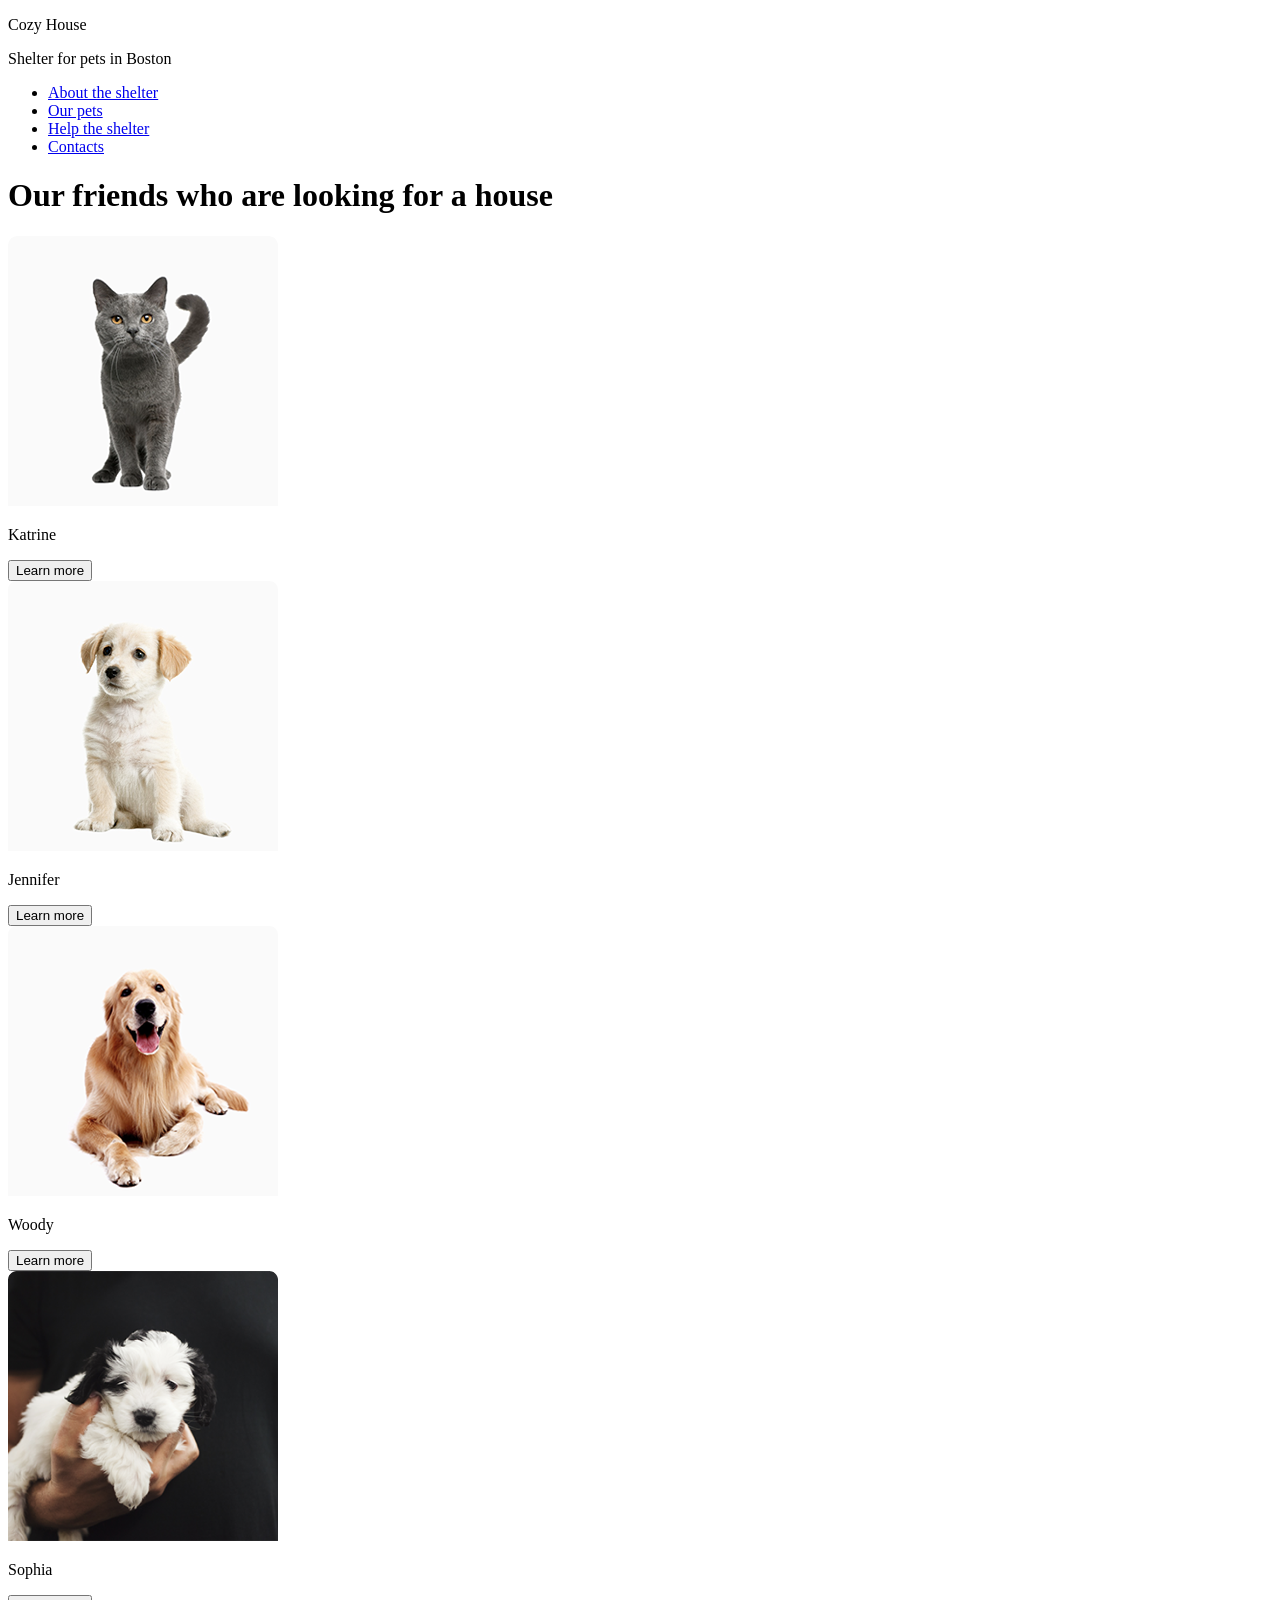
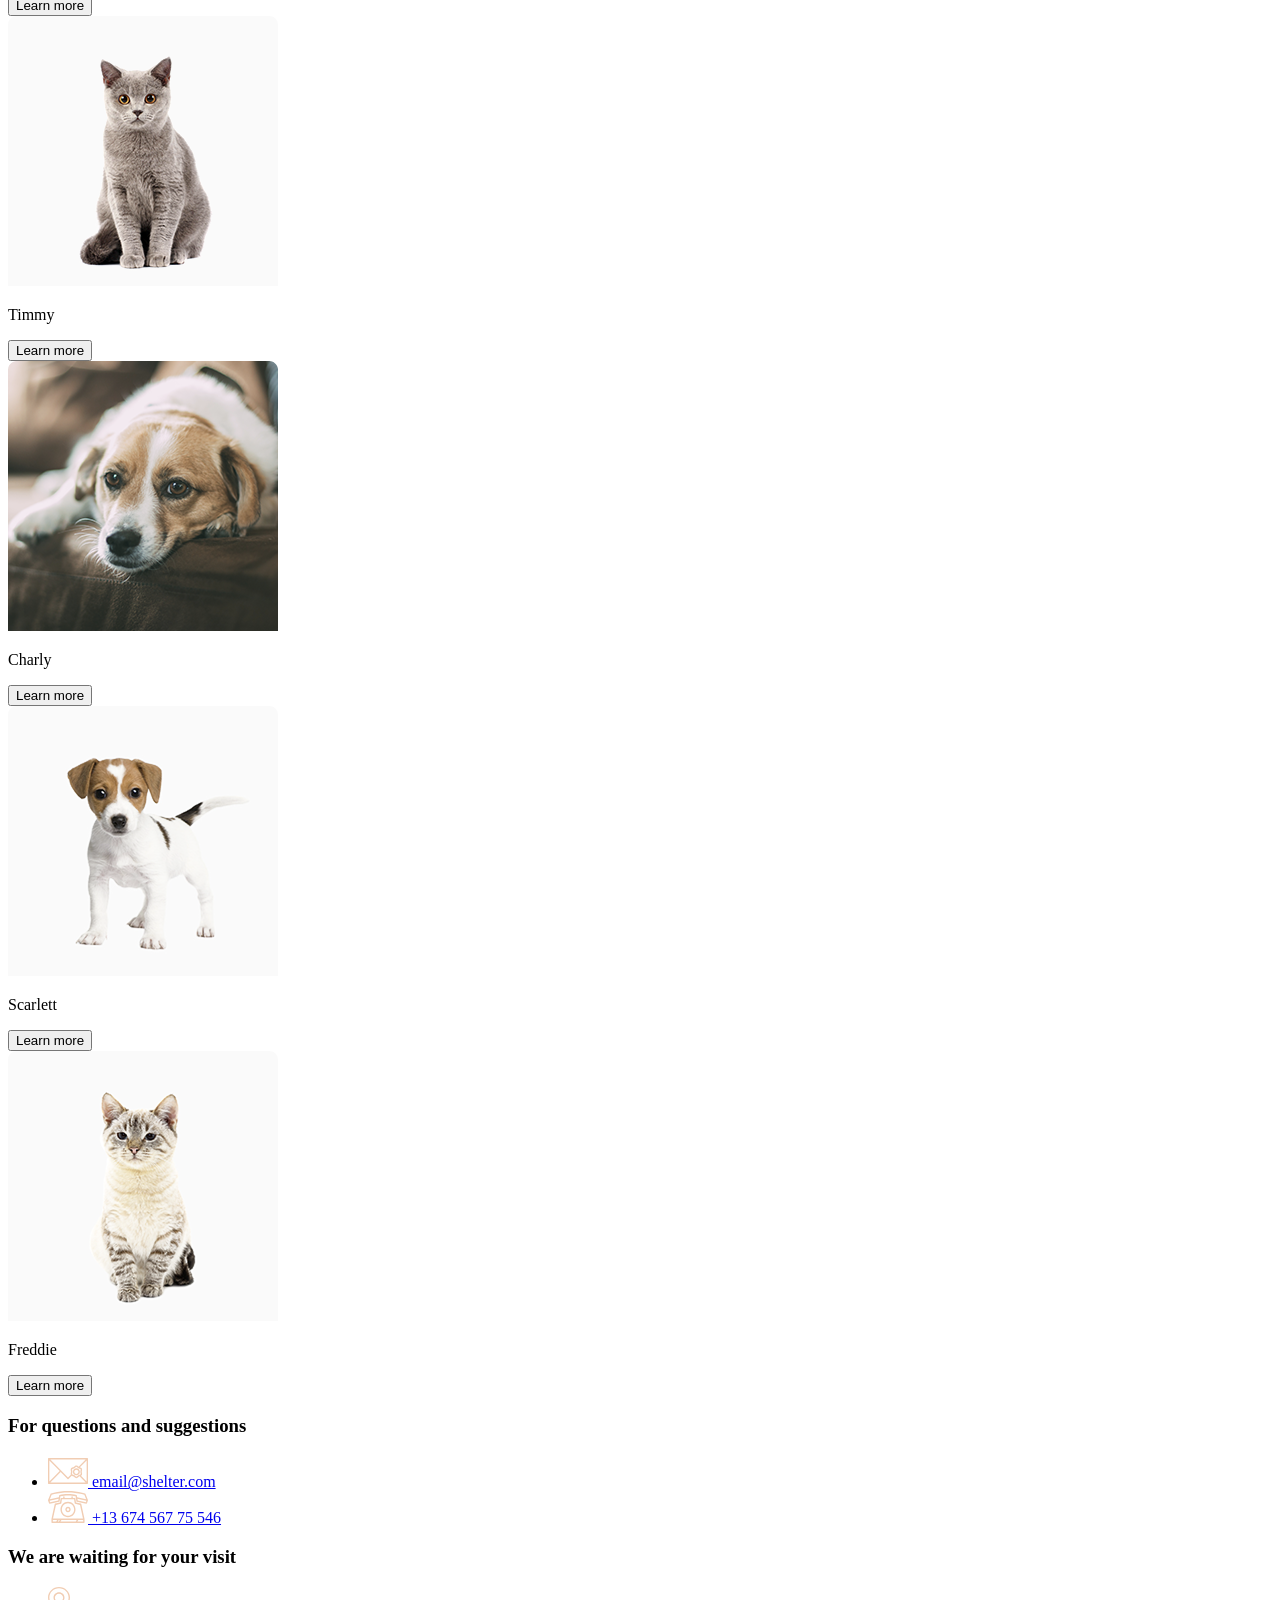
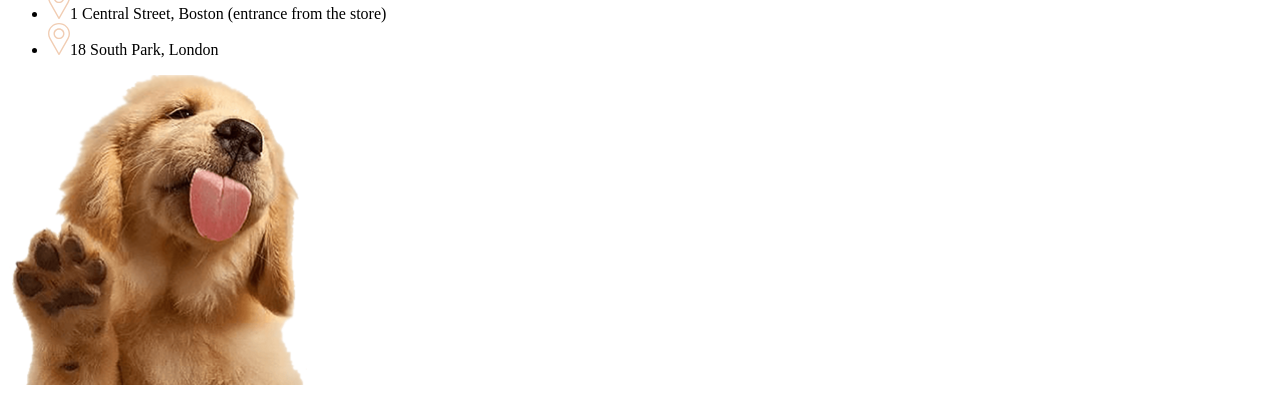
==== shelter/pets.html @ 762c4628 "feat: add pets page content" ====
<!DOCTYPE html>
<html lang="en">
<head>
    <meta charset="UTF-8">
    <meta name="viewport" content="width=device-width, initial-scale=1.0">
    <title>Our Pets</title>
</head>
<body>
    <header class="header">
        <div class="container">
            <nav class="menu">
                <div class="menu__container">
                    <div class="logo__container">
                        <p class="logo__title">Cozy House</p>
                        <p class="logo__subtitle">Shelter for pets in Boston</p>
                    </div>
                    <ul class="menu__list">
                        <li><a href="#about">About the shelter</a></li>
                        <li><a href="pets.html">Our pets</a></li>
                        <li><a href="#help">Help the shelter</a></li>
                        <li><a href="#contacts">Contacts</a></li>
                    </ul>
                </div>
            </nav>
        </div>
    </header>
    <main>
        <div class="container">
            <div class="pets__content">
                <h1 class="pets__content-title">Our friends who are looking for a house</h1>
                <div class="pets__content-cards-container">
                    <!-- Item 1 -->
                    <div class="card">
                        <img src="assets/pets-katrine.png" alt="Katrine" class="card__image">
                        <p class="card__title">Katrine</p>
                        <button class="btn btn__secondary">Learn more</button>
                    </div>
                    <!-- Item 2 -->
                    <div class="card">
                        <img src="assets/pets-jennifer.png" alt="Jennifer" class="card__image">
                        <p class="card__title">Jennifer</p>
                        <button class="btn btn__secondary">Learn more</button>
                    </div>
                    <!-- Item 3 -->
                    <div class="card">
                        <img src="assets/pets-woody.png" alt="Woody" class="card__image">
                        <p class="card__title">Woody</p>
                        <button class="btn btn__secondary">Learn more</button>
                    </div>
                    <!-- Item 4 -->
                    <div class="card">
                        <img src="assets/pets-sophia.png" alt="Sophia" class="card__image">
                        <p class="card__title">Sophia</p>
                        <button class="btn btn__secondary">Learn more</button>
                    </div>
                    <!-- Item 5 -->
                    <div class="card">
                        <img src="assets/pets-timmy.png" alt="Timmy" class="card__image">
                        <p class="card__title">Timmy</p>
                        <button class="btn btn__secondary">Learn more</button>
                    </div>
                    <!-- Item 6 -->
                    <div class="card">
                        <img src="assets/pets-charly.png" alt="Charly" class="card__image">
                        <p class="card__title">Charly</p>
                        <button class="btn btn__secondary">Learn more</button>
                    </div>
                    <!-- Item 7 -->
                    <div class="card">
                        <img src="assets/pets-scarlet.png" alt="Scarlett" class="card__image">
                        <p class="card__title">Scarlett</p>
                        <button class="btn btn__secondary">Learn more</button>
                    </div>
                    <!-- Item 8 -->
                    <div class="card">
                        <img src="assets/pets-freddie.png" alt="Freddie" class="card__image">
                        <p class="card__title">Freddie</p>
                        <button class="btn btn__secondary">Learn more</button>
                    </div>
                </div>
                <div class="pets__pagination">
                    <div class="slider__arrow slider__arrow--prev" id="prevArrow"></div>
                    <div class="slider__arrow slider__arrow--next" id="nextArrow"></div>
                </div>
            </div>
        </div>
    </main>
    <footer class="footer" id="contacts">
        <div class="container">
            <div class="footer__content">
                <div class="footer__contacts">
                    <h3 class="footer__contacts-title">For questions and suggestions</h3>
                    <ul class="contact__list">
                        <li class="contact__item">
                            <a href="mailto:email@shelter.com">
                                <img src="assets/icons/icon-email.svg" alt="Email icon" class="email__icon">
                                email@shelter.com</a>
                        </li>
                        <li class="contact__item">
                            <a href="tel:+136745677554">
                                <img src="assets/icons/icon-phone.svg" alt="Phone icon" class="phone__icon">
                                +13 674 567 75 546</a>
                        </li>
                    </ul>
                </div>
                <div class="footer__location">
                    <h3 class="footer__title-location">We are waiting for your visit</h3>
                    <ul class="location__list">
                        <li class="location__item">
                            <img src="assets/icons/icon-marker.svg" alt="Location icon" class="location__icon">1 Central Street, Boston (entrance from the store)
                        </li>
                        <li class="location__item">
                            <img src="assets/icons/icon-marker.svg" alt="Location icon" class="location__icon">18 South Park, London </a>
                        </li>
                    </ul>
                </div>
                <div class="footer__image-container">
                    <img src="assets/footer-puppy.png" alt="Puppy image" class="footer__image">
                </div>
            </div>
        </div>
    </footer>
</body>
</html>
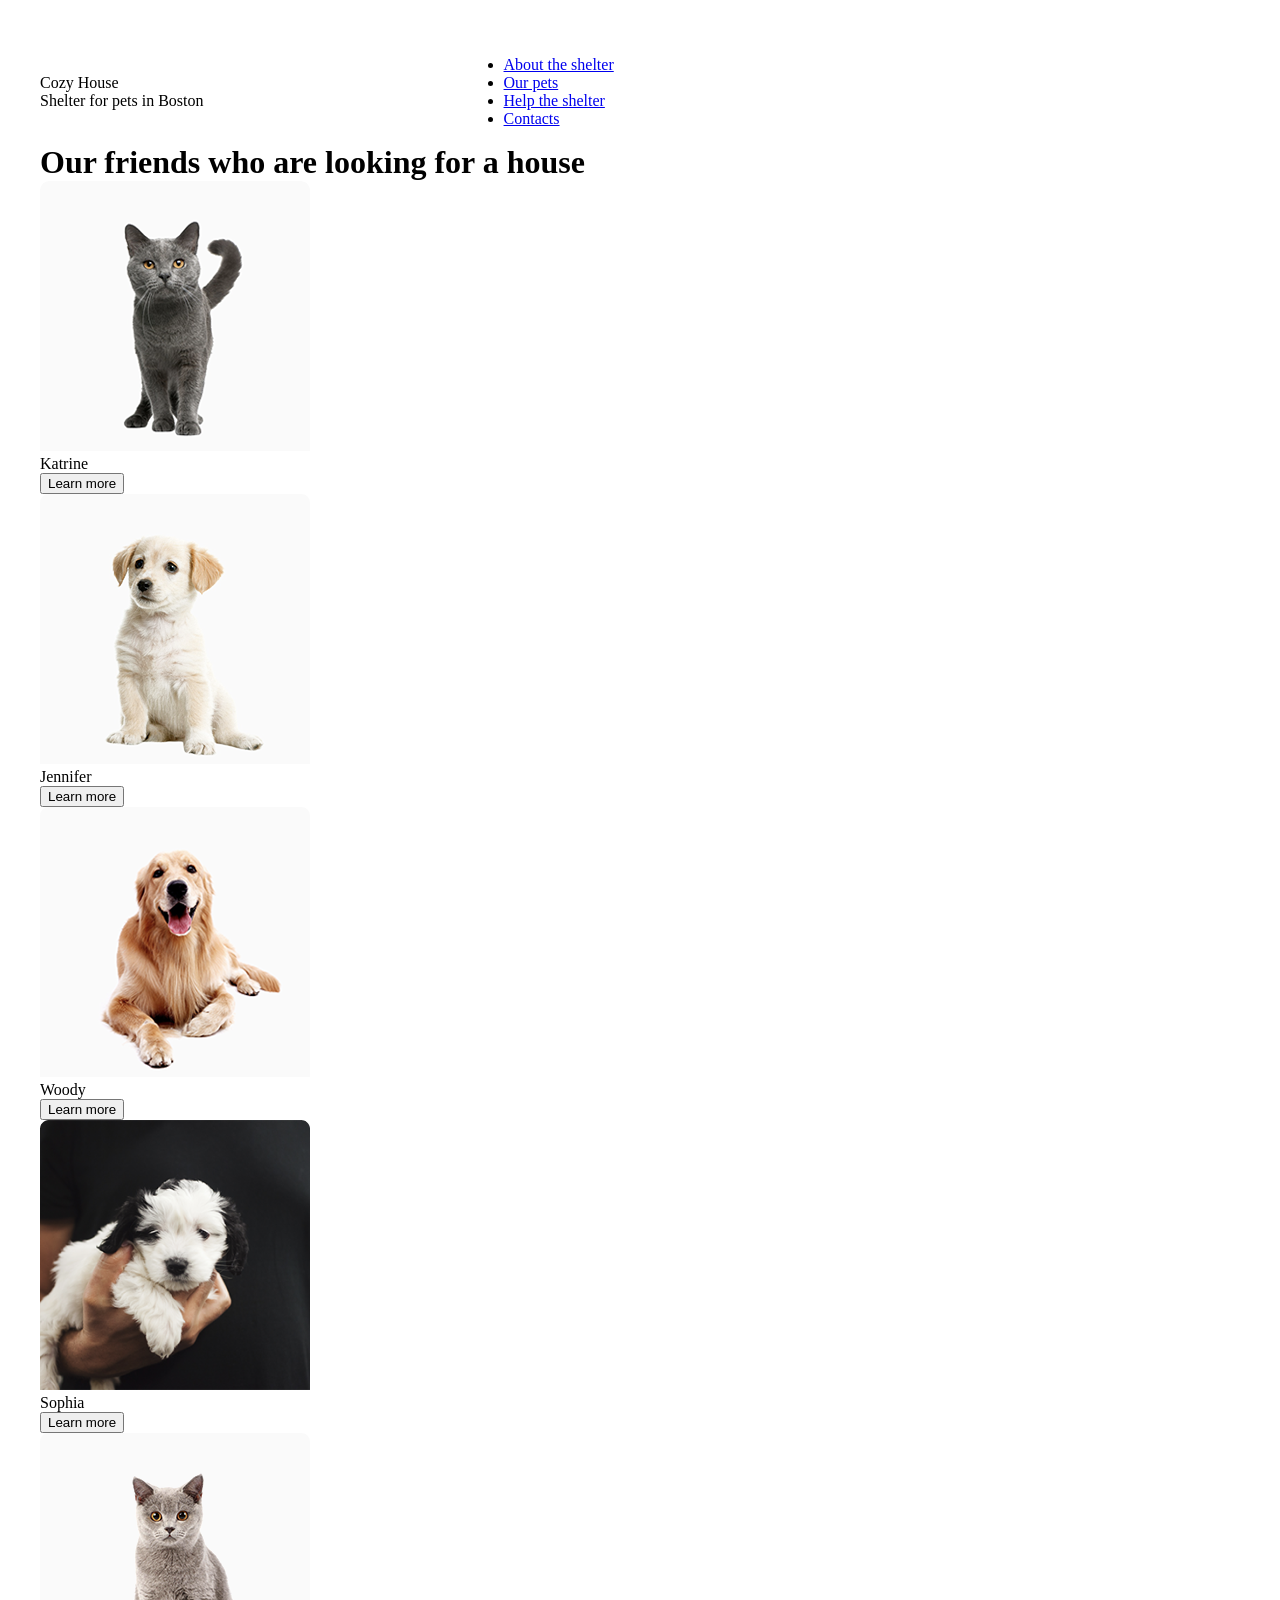
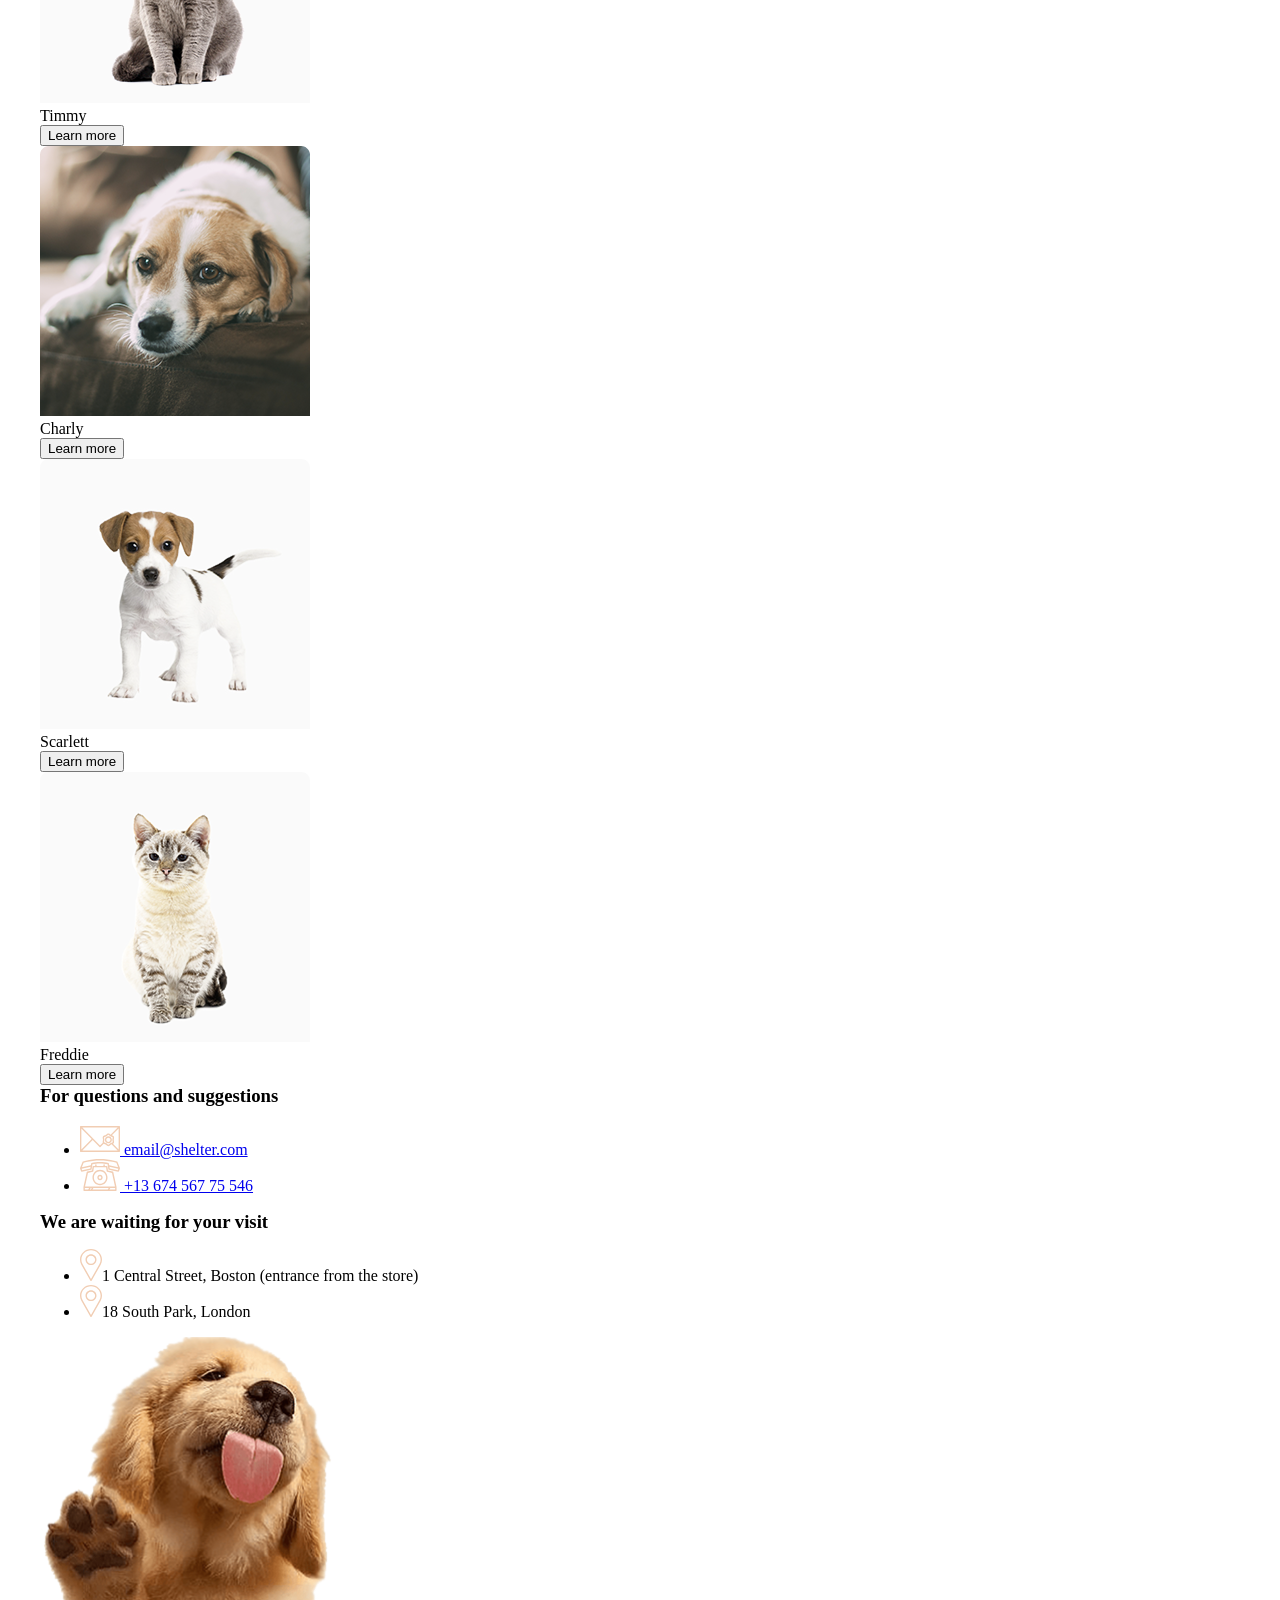
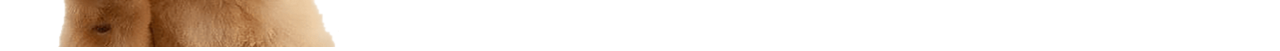
==== commit 1406d1f1: "style: add root" ====
--- a/shelter/pets.html
+++ b/shelter/pets.html
@@ -3,6 +3,7 @@
 <head>
     <meta charset="UTF-8">
     <meta name="viewport" content="width=device-width, initial-scale=1.0">
+    <link rel="stylesheet" href="styles/main.css">
     <title>Our Pets</title>
 </head>
 <body>
--- a/shelter/styles/main.css
+++ b/shelter/styles/main.css
@@ -0,0 +1,51 @@
+:root {
+    --color-dark-3xl: #292929;
+    --color-dark-l: #545454;
+    --color-dark-m: #828282;
+    --color-dark-s: #CDCDCD;
+    --color-dark-xl: #4C4C4C;
+    --color-light-l: #F6F6F6;
+    --color-light-s: #FAFAFA;
+    --color-light-xl: #FFFFFF;
+    --color-primary: #F1CDB3;
+    --footer-gradient-background: url(<path-to-image>) lightgray 0% 0% / 110.00000238418579px 110.00000238418579px repeat, radial-gradient(549.89% 73.65% at 5.73% 50%, #513D2F 0%, #1A1A1C 100%), #211F20;
+    --start-screen-gradient-background: url(<path-to-image>) lightgray 0% 0% / 110.00000238418579px 110.00000238418579px repeat, radial-gradient(237.5% 111.8% at 0% 0%, #5B483A 0%, #262425 100%), #211F20;
+}
+html {
+    box-sizing: border-box;
+}
+*, *::before, *::after {
+    box-sizing: inherit;
+}
+body {
+    margin: 0;
+    padding: 0;
+}
+h1, h2, h3, p {
+    padding: 0;
+    margin: 0;
+}
+.container {
+    max-width: 1280px;
+    width: 100%;
+    padding: 0 40px;
+    margin: 0 auto;
+}
+.header {
+    padding-top: 40px;
+    display: flex;
+    justify-content: space-between;
+    align-items: center;
+}
+.menu {
+    display: flex;
+    justify-content: space-between;
+    align-items: center;
+}
+.menu__container {
+    display: flex;
+    align-items: center;
+}
+.logo__container {
+    margin-right: 260px;
+}
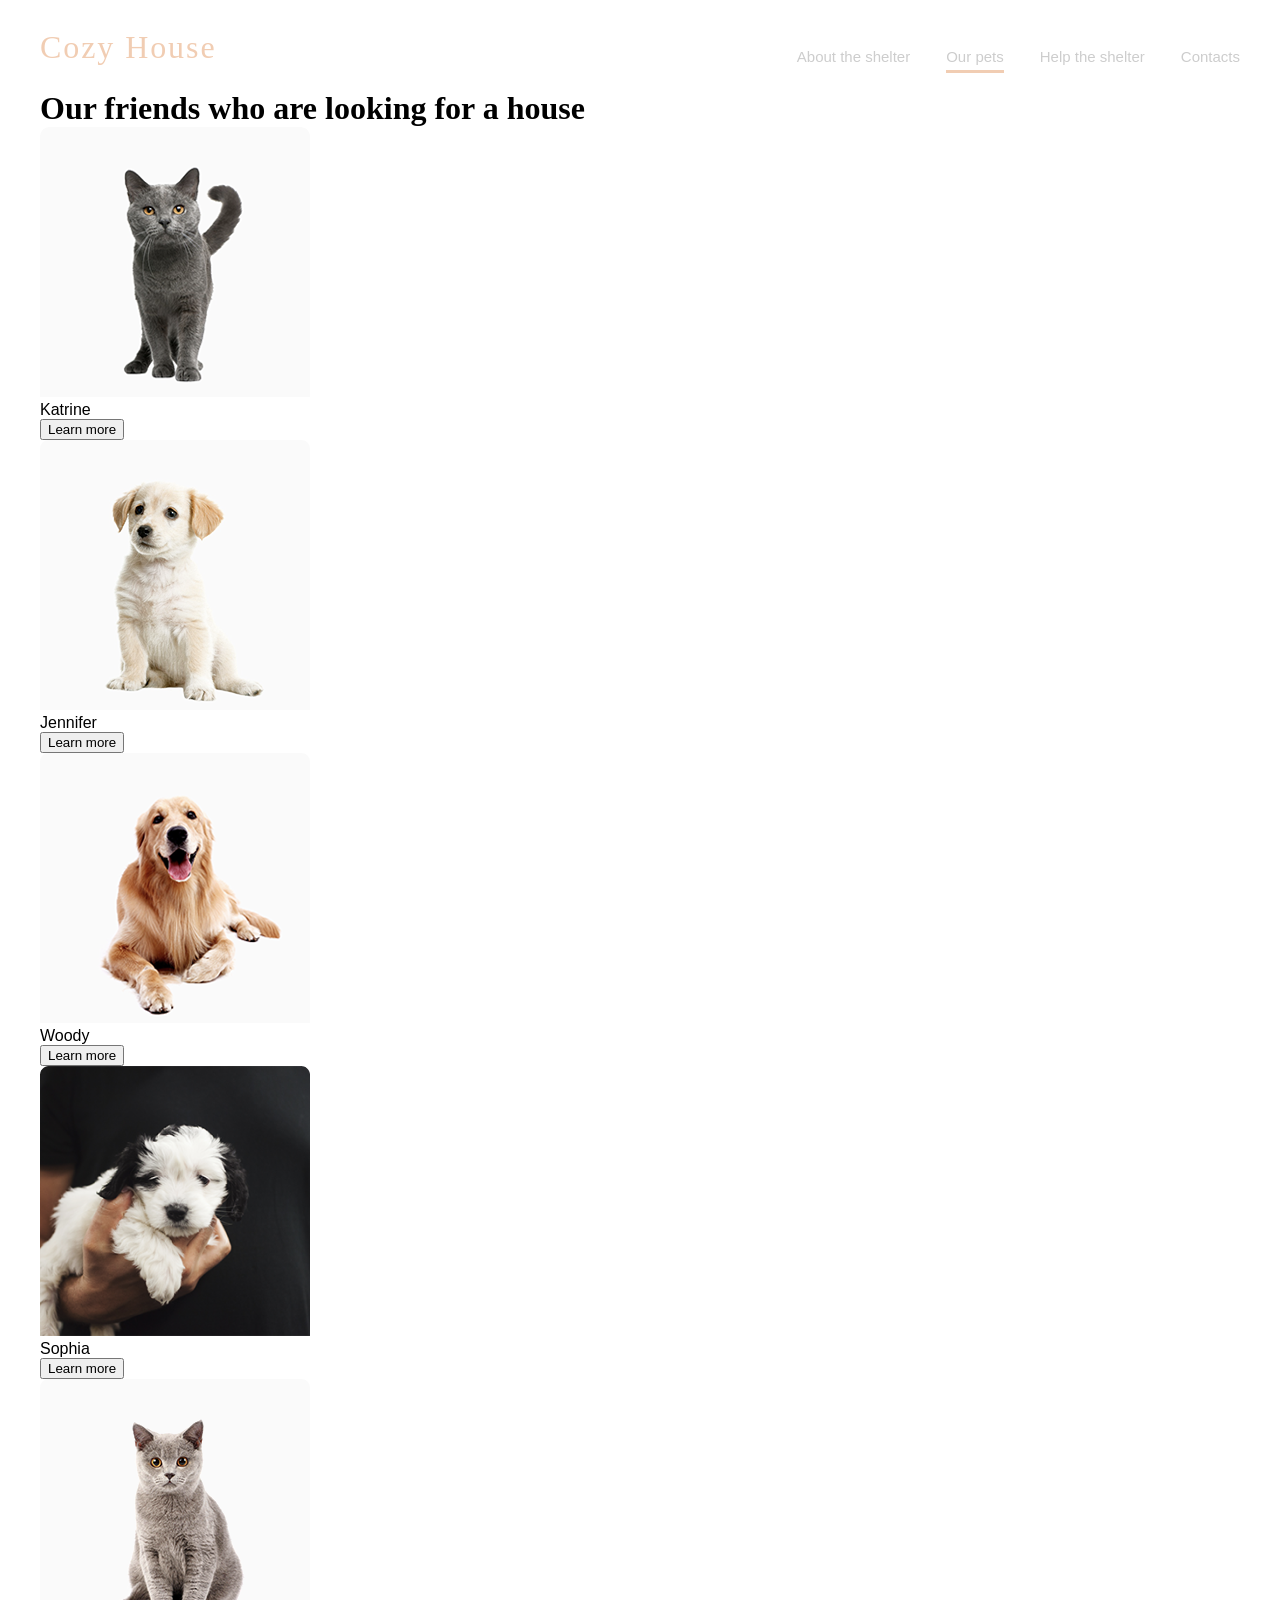
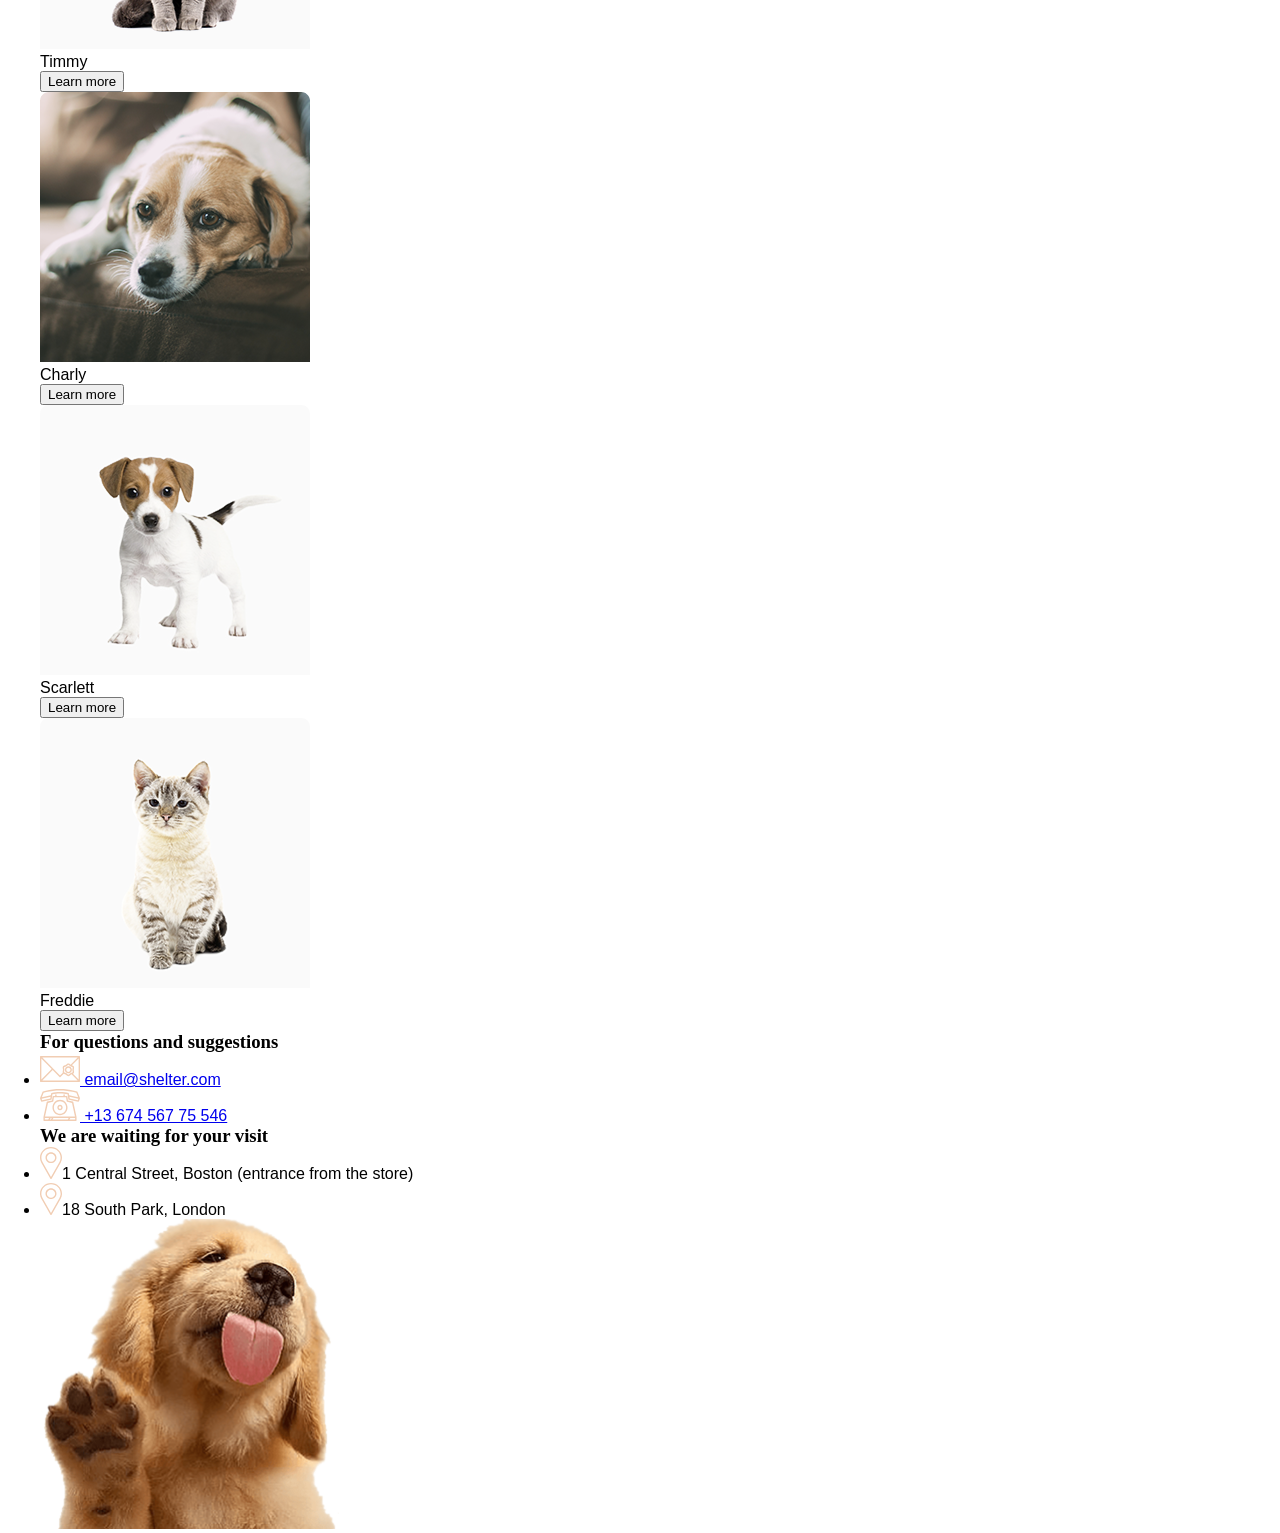
==== commit b59a9a6f: "style: add hero section style" ====
--- a/shelter/pets.html
+++ b/shelter/pets.html
@@ -16,16 +16,16 @@
                         <p class="logo__subtitle">Shelter for pets in Boston</p>
                     </div>
                     <ul class="menu__list">
-                        <li><a href="#about">About the shelter</a></li>
-                        <li><a href="pets.html">Our pets</a></li>
-                        <li><a href="#help">Help the shelter</a></li>
+                        <li><a href="index.html#about">About the shelter</a></li>
+                        <li><a href="pets.html" class="menu__list-active">Our pets</a></li>
+                        <li><a href="index.html#help">Help the shelter</a></li>
                         <li><a href="#contacts">Contacts</a></li>
                     </ul>
                 </div>
             </nav>
         </div>
     </header>
-    <main>
+    <main class="main">
         <div class="container">
             <div class="pets__content">
                 <h1 class="pets__content-title">Our friends who are looking for a house</h1>
@@ -87,6 +87,7 @@
         </div>
     </main>
     <footer class="footer" id="contacts">
+        <h2 class="visually-hidden">Heading 2</h2>
         <div class="container">
             <div class="footer__content">
                 <div class="footer__contacts">
@@ -111,7 +112,7 @@
                             <img src="assets/icons/icon-marker.svg" alt="Location icon" class="location__icon">1 Central Street, Boston (entrance from the store)
                         </li>
                         <li class="location__item">
-                            <img src="assets/icons/icon-marker.svg" alt="Location icon" class="location__icon">18 South Park, London </a>
+                            <img src="assets/icons/icon-marker.svg" alt="Location icon" class="location__icon">18 South Park, London
                         </li>
                     </ul>
                 </div>
--- a/shelter/styles/main.css
+++ b/shelter/styles/main.css
@@ -9,10 +9,11 @@
     --color-light-xl: #FFFFFF;
     --color-primary: #F1CDB3;
     --footer-gradient-background: url(<path-to-image>) lightgray 0% 0% / 110.00000238418579px 110.00000238418579px repeat, radial-gradient(549.89% 73.65% at 5.73% 50%, #513D2F 0%, #1A1A1C 100%), #211F20;
-    --start-screen-gradient-background: url(<path-to-image>) lightgray 0% 0% / 110.00000238418579px 110.00000238418579px repeat, radial-gradient(237.5% 111.8% at 0% 0%, #5B483A 0%, #262425 100%), #211F20;
+    --start-screen-gradient-background: radial-gradient(237.5% 111.8% at 0% 0%, #5B483A 0%, #262425 100%);
 }
 html {
     box-sizing: border-box;
+    scroll-behavior: smooth;
 }
 *, *::before, *::after {
     box-sizing: inherit;
@@ -20,10 +21,21 @@
 body {
     margin: 0;
     padding: 0;
+    font-family: Georgia, Arial, Helvetica, sans-serif;
+    font-weight: 400;
 }
-h1, h2, h3, p {
+.visually-hidden {
+    display: none;
+}
+h1, h2, h3, p, ul {
     padding: 0;
     margin: 0;
+}
+h1, h2, h3 {
+    font-family: Georgia, 'Times New Roman', Times, serif;
+}
+p {
+    font-family: Arial, Helvetica, sans-serif;
 }
 .container {
     max-width: 1280px;
@@ -32,12 +44,7 @@
     margin: 0 auto;
 }
 .header {
-    padding-top: 40px;
-    display: flex;
-    justify-content: space-between;
-    align-items: center;
-}
-.menu {
+    padding-top: 30px;
     display: flex;
     justify-content: space-between;
     align-items: center;
@@ -45,7 +52,120 @@
 .menu__container {
     display: flex;
     align-items: center;
+    justify-content: space-between;
+    max-width: 1200px;
 }
-.logo__container {
-    margin-right: 260px;
+.logo__title {
+    color: var(--color-primary, #F1CDB3);
+    font-family: Georgia;
+    font-size: 32px;
+    font-style: normal;
+    font-weight: 400;
+    line-height: 110%; /* 35.2px */
+    letter-spacing: 1.92px;
+    padding-bottom: 10px;
+}
+.logo__subtitle {
+    color: var(--color-light-xl, #FFF);
+    font-family: Arial;
+    font-size: 13px;
+    font-style: normal;
+    font-weight: 400;
+    line-height: normal;
+    letter-spacing: 1.3px;
+}
+.menu__list {
+    display: flex;
+    justify-content: space-between;
+    list-style: none;
+    gap: 36px;
+}
+.menu__list a {
+    display: inline-block;
+    font-family: Arial, sans-serif;
+    font-size: 15px;
+    font-weight: 400;
+    line-height: 160%;
+    color: var(--color-dark-s);
+    text-decoration: none;
+    border-bottom: 3px solid transparent;
+    transition: color 0.3s;
+}
+.menu__list a:hover {
+    color: #fafafa;
+    cursor: pointer;
+}
+.menu__list-active {
+    border-bottom: 3px solid transparent;
+    pointer-events: none;
+    cursor: default;
+}
+.menu__list-active::after {
+    content: "";
+    display: block;
+    width: 100%;
+    height: 3px;
+    margin-top: 1px;
+    background-color: var(--color-primary);
+}
+/* Hero */
+.hero {
+    width: 100%;
+    height: 908px;
+    margin: 0 auto;
+    overflow: hidden;
+    background: var(--start-screen-gradient-background, #211F20);
+    background-repeat: no-repeat, no-repeat;
+    background-position: center, center;
+    background-size: cover, cover;
+}
+.hero__description {
+    margin-top: 253px;
+    display: flex;
+    flex-direction: column;
+}
+.hero__title {
+    color: var(--color-light-xl, #FFF);
+    font-size: 44px;
+    font-style: normal;
+    font-weight: 400;
+    line-height: 130%; /* 57.2px */
+    max-width: 310px;
+    width: 100%;
+    margin-bottom: 40px;
+}
+.hero__subheading {
+    color: var(--color-dark-s, #CDCDCD);
+    font-size: 15px;
+    font-style: normal;
+    font-weight: 400;
+    line-height: 160%; /* 24px */
+    max-width: 460px;
+    width: 100%;
+    margin-bottom: 44px;
+}
+.hero__content {
+    display: flex;
+    flex-direction: row;
+}
+.btn__primary {
+    display: flex;
+    padding: 15px 45px;
+    flex-direction: column;
+    align-items: center;
+    gap: 10px;
+    border-radius: 100px;
+    background: var(--color-primary, #F1CDB3);
+    color: var(--color-dark-3xl, #292929);
+    border:none;
+    font-family: Georgia;
+    font-size: 17px;
+    font-style: normal;
+    font-weight: 400;
+    line-height: 130%; /* 22.1px */
+    letter-spacing: 1.02px;
+}
+.hero__img-container {
+    margin-top: 90px;
+    padding-left: 40px;
 }
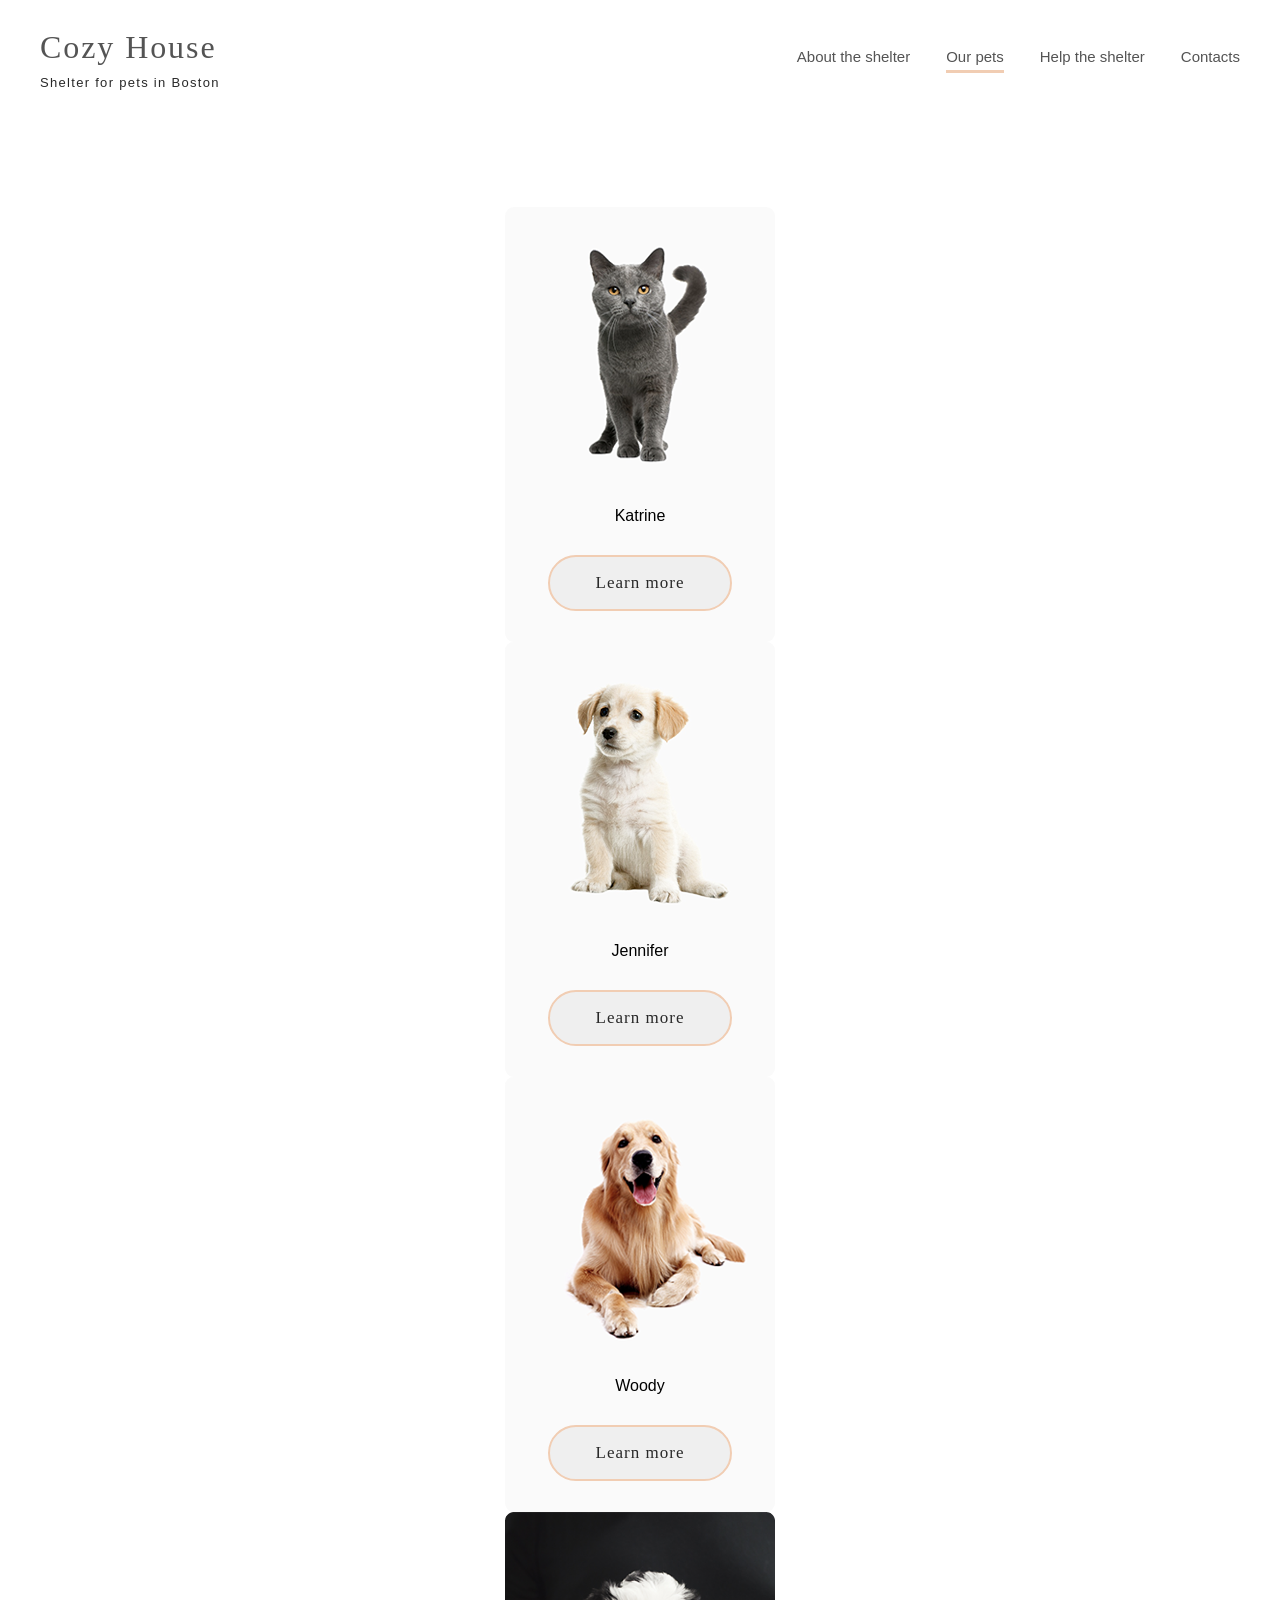
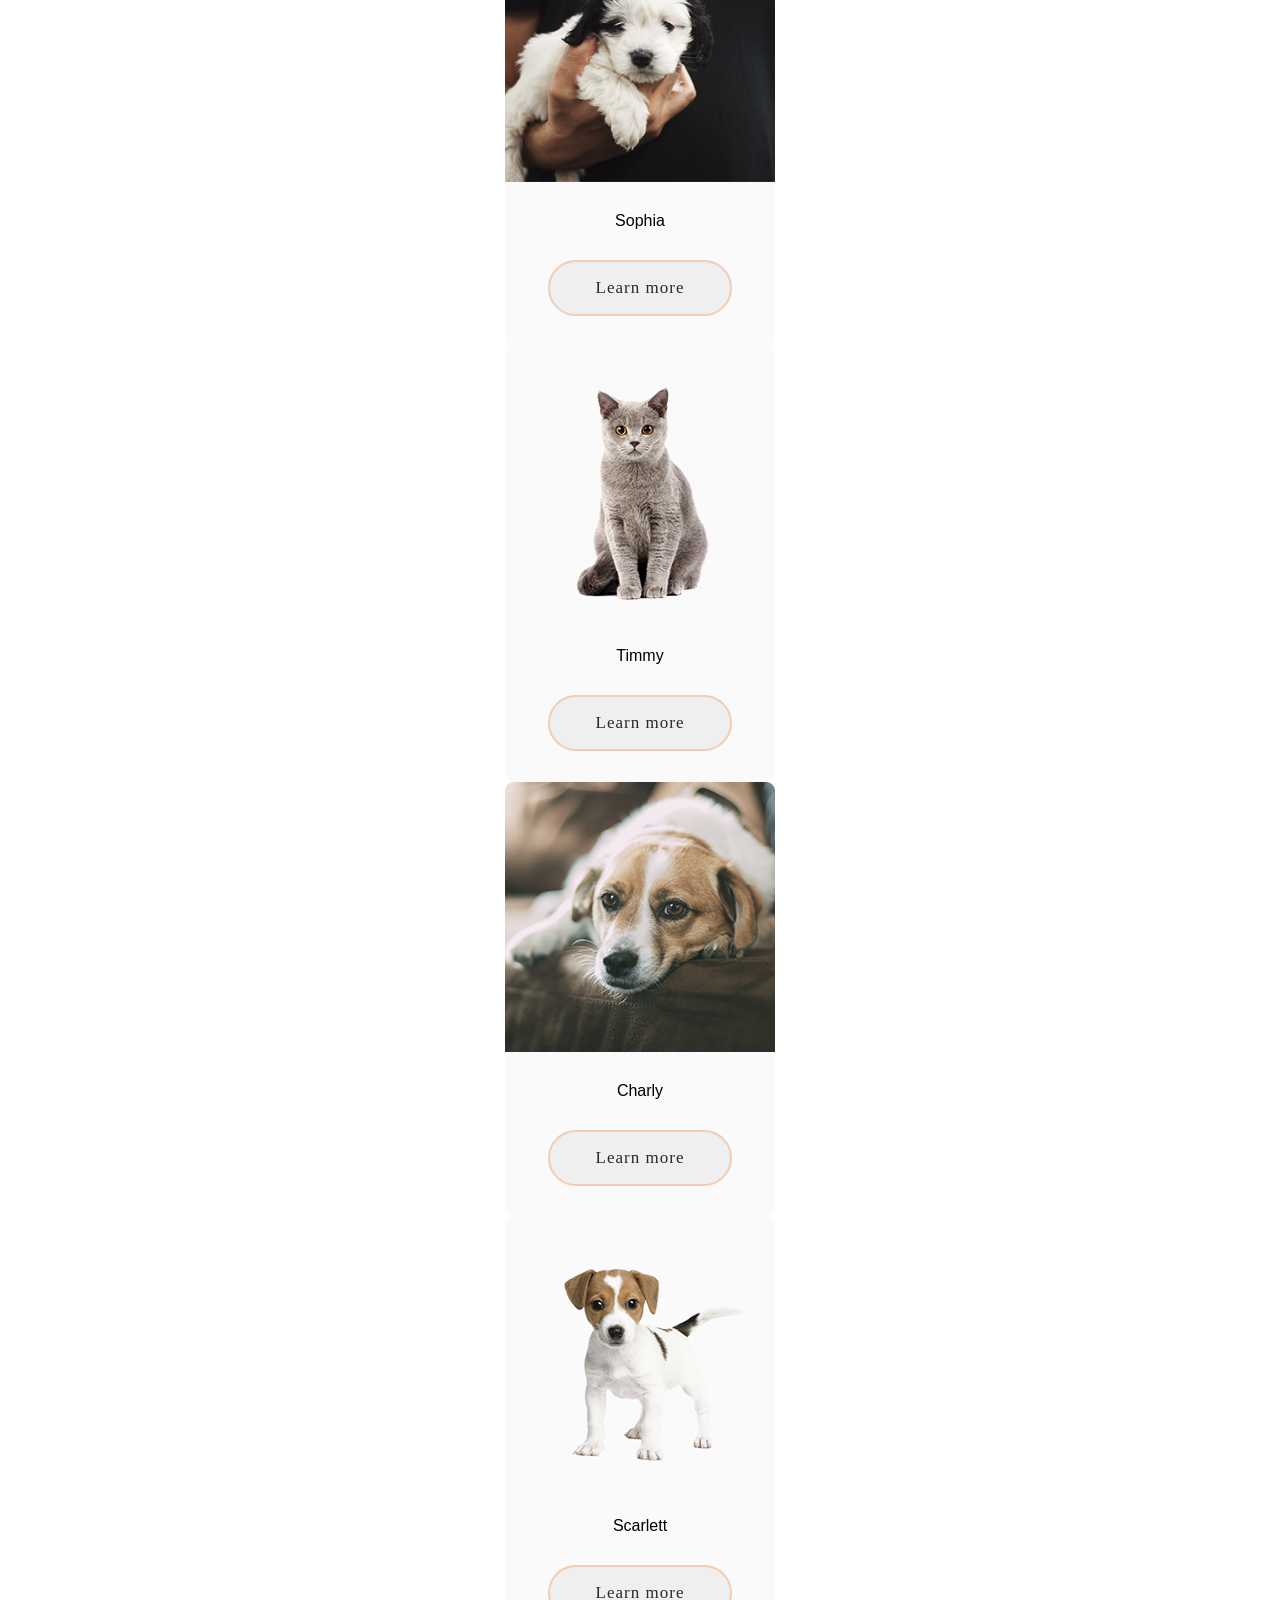
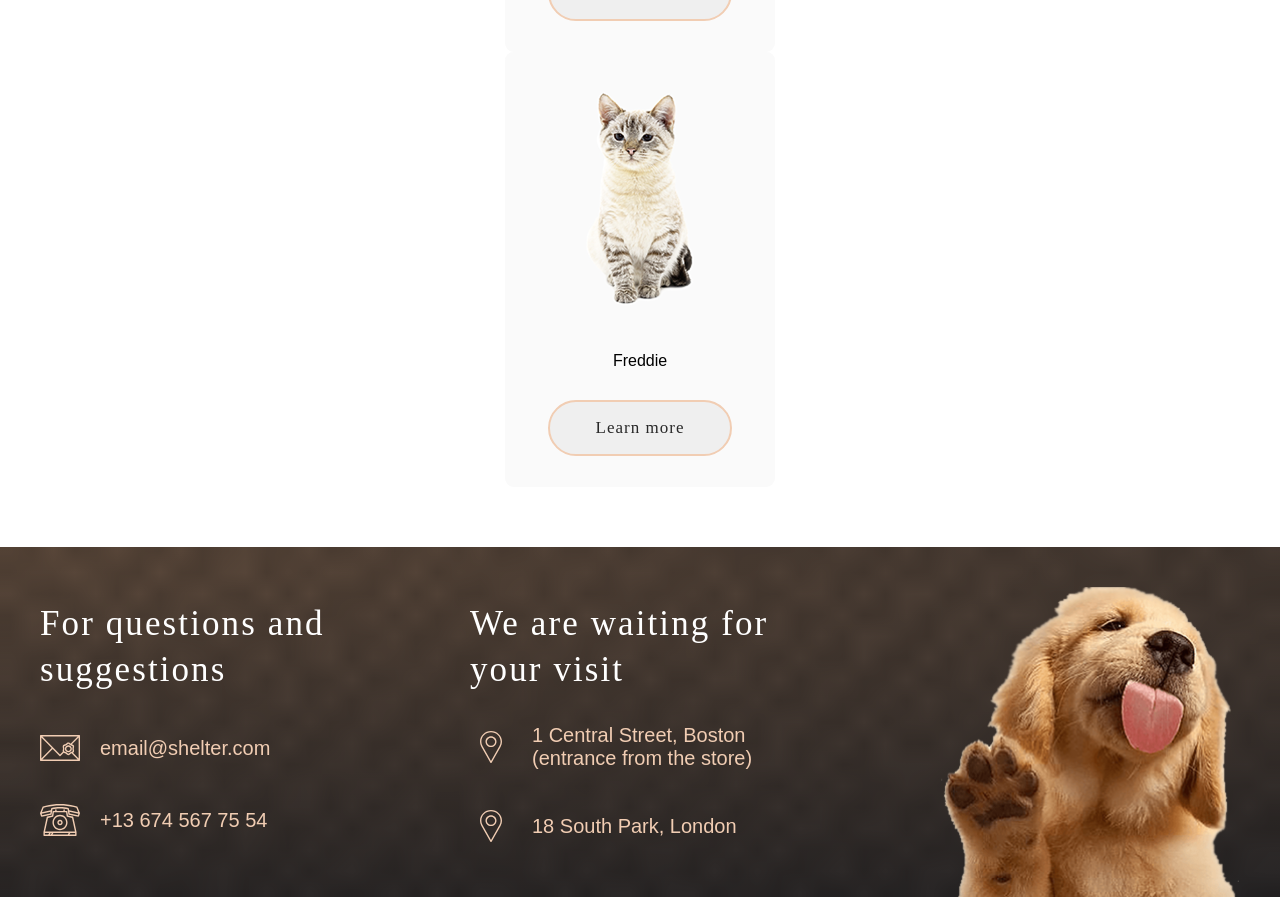
==== commit e2136783: "style: add pets header style" ====
--- a/shelter/pets.html
+++ b/shelter/pets.html
@@ -12,10 +12,10 @@
             <nav class="menu">
                 <div class="menu__container">
                     <div class="logo__container">
-                        <p class="logo__title">Cozy House</p>
-                        <p class="logo__subtitle">Shelter for pets in Boston</p>
+                        <p class="logo__title-pets">Cozy House</p>
+                        <p class="logo__subtitle-pets">Shelter for pets in Boston</p>
                     </div>
-                    <ul class="menu__list">
+                    <ul class="menu__list-pets">
                         <li><a href="index.html#about">About the shelter</a></li>
                         <li><a href="pets.html" class="menu__list-active">Our pets</a></li>
                         <li><a href="index.html#help">Help the shelter</a></li>
@@ -87,32 +87,50 @@
         </div>
     </main>
     <footer class="footer" id="contacts">
-        <h2 class="visually-hidden">Heading 2</h2>
         <div class="container">
             <div class="footer__content">
-                <div class="footer__contacts">
-                    <h3 class="footer__contacts-title">For questions and suggestions</h3>
-                    <ul class="contact__list">
+                <div class="footer_column footer_column-contacts">
+                    <h3 class="footer__title">For questions and suggestions</h3>
+                    <ul class="footer__list">
                         <li class="contact__item">
-                            <a href="mailto:email@shelter.com">
-                                <img src="assets/icons/icon-email.svg" alt="Email icon" class="email__icon">
-                                email@shelter.com</a>
+                            <a href="mailto:email@shelter.com" class="footer_link">
+                                <svg width="40" height="32" viewBox="0 0 40 32" fill="none" xmlns="http://www.w3.org/2000/svg">
+                                    <path d="M39.315 3H0.684964C0.5033 3 0.329077 3.07325 0.200621 3.20362C0.0721657 3.334 0 3.51084 0 3.69522V28.3048C0 28.4892 0.0721657 28.666 0.200621 28.7964C0.329077 28.9268 0.5033 29 0.684964 29H39.315C39.4967 29 39.6709 28.9268 39.7994 28.7964C39.9278 28.666 40 28.4892 40 28.3048V3.69522C40 3.51084 39.9278 3.334 39.7994 3.20362C39.6709 3.07325 39.4967 3 39.315 3ZM32.5774 18.0331C32.6846 18.5259 32.7954 19.0355 32.6513 19.2882C32.4966 19.5596 31.9966 19.7173 31.5131 19.8699C31.1316 19.9902 30.7373 20.1147 30.3857 20.3212C30.0461 20.5206 29.7523 20.8001 29.4683 21.0704C29.0772 21.4426 28.7079 21.794 28.374 21.794C28.04 21.794 27.6706 21.4425 27.2797 21.0704C26.9956 20.8001 26.7018 20.5205 26.3622 20.3212C26.0107 20.1147 25.6163 19.9903 25.2348 19.8699C24.7513 19.7173 24.2513 19.5596 24.0967 19.2882C23.9526 19.0355 24.0633 18.5259 24.1705 18.0331C24.2584 17.6285 24.3493 17.2103 24.3493 16.7821C24.3493 16.354 24.2584 15.9356 24.1705 15.5311C24.0633 15.0383 23.9526 14.5288 24.0967 14.2759C24.2513 14.0046 24.7513 13.8468 25.2348 13.6942C25.6163 13.5739 26.0107 13.4494 26.3622 13.243C26.7018 13.0435 26.9956 12.764 27.2797 12.4937C27.6706 12.1216 28.04 11.7701 28.374 11.7701C28.7079 11.7701 29.0773 12.1216 29.4683 12.4937C29.7523 12.764 30.0461 13.0435 30.3857 13.243C30.7373 13.4493 31.1316 13.5738 31.5131 13.6941C31.9966 13.8467 32.4966 14.0045 32.6512 14.2758C32.7954 14.5286 32.6846 15.0381 32.5774 15.5309C32.4895 15.9354 32.3986 16.3537 32.3986 16.7819C32.3986 17.2102 32.4895 17.6286 32.5774 18.0331ZM30.5975 11.6608C30.5345 11.6024 30.4705 11.5416 30.4053 11.4795C29.8904 10.9896 29.2497 10.3798 28.374 10.3798C27.4982 10.3798 26.8575 10.9896 26.3426 11.4795C26.1045 11.7061 25.8796 11.9201 25.6761 12.0396C25.4574 12.168 25.1518 12.2645 24.8281 12.3666C24.1276 12.5876 23.3336 12.8381 22.9109 13.5797C22.5001 14.3004 22.6768 15.1134 22.8328 15.8307C22.9081 16.1777 22.9794 16.5055 22.9794 16.7821C22.9794 17.0587 22.9081 17.3866 22.8328 17.7336C22.6975 18.3556 22.5473 19.0496 22.7775 19.693L19.9997 22.5464L2.32449 4.39044H37.6748L30.5975 11.6608ZM11.7007 16L1.36993 26.6116V5.38812L11.7007 16ZM12.6635 16.989L19.5124 24.0242C19.5761 24.0896 19.6519 24.1416 19.7356 24.177C19.8192 24.2125 19.9089 24.2308 19.9996 24.2308C20.0902 24.2308 20.18 24.2125 20.2636 24.177C20.3472 24.1416 20.4231 24.0896 20.4868 24.0242L23.6841 20.7398C24.044 20.9494 24.4495 21.0781 24.8281 21.1976C25.1518 21.2997 25.4575 21.3962 25.6761 21.5245C25.8796 21.644 26.1044 21.8581 26.3426 22.0846C26.8575 22.5746 27.4982 23.1844 28.374 23.1844C29.2496 23.1844 29.8904 22.5746 30.4053 22.0846C30.6434 21.858 30.8682 21.644 31.0718 21.5244C31.2043 21.4466 31.3691 21.3806 31.5502 21.3179L37.675 27.6094H2.32431L12.6635 16.989ZM32.9664 20.7946C33.3117 20.6108 33.6223 20.3612 33.8371 19.9846C34.2479 19.2639 34.0711 18.4508 33.9151 17.7336C33.8398 17.3866 33.7686 17.0587 33.7686 16.7821C33.7686 16.5055 33.8398 16.1777 33.9151 15.8307C34.0711 15.1134 34.2479 14.3005 33.837 13.5797C33.4142 12.8381 32.6203 12.5876 31.9197 12.3666L31.8559 12.3463L38.6301 5.38738V26.6122L32.9664 20.7946Z" fill="currentColor"/>
+                                    <path d="M28.374 13.2424C26.451 13.2424 24.8865 14.8302 24.8865 16.782C24.8865 18.7337 26.451 20.3215 28.374 20.3215C30.297 20.3215 31.8614 18.7337 31.8614 16.782C31.8614 14.8302 30.2969 13.2424 28.374 13.2424ZM28.374 18.9311C27.2064 18.9311 26.2564 17.967 26.2564 16.782C26.2564 15.5969 27.2063 14.6328 28.374 14.6328C29.5416 14.6328 30.4915 15.5969 30.4915 16.782C30.4915 17.967 29.5415 18.9311 28.374 18.9311Z" fill="currentColor"/>
+                                </svg>
+                                email@shelter.com
+                            </a>
                         </li>
                         <li class="contact__item">
-                            <a href="tel:+136745677554">
-                                <img src="assets/icons/icon-phone.svg" alt="Phone icon" class="phone__icon">
-                                +13 674 567 75 546</a>
+                            <a href="tel:+136745677554" class="footer_link">
+                                <svg xmlns="http://www.w3.org/2000/svg" width="40" height="32" viewBox="0 0 40 32" fill="none">
+                                    <path d="M39.9461 8.89543L37.5102 2.9049C37.4685 2.80251 37.4043 2.71139 37.3226 2.63868C37.2408 2.56598 37.1437 2.51367 37.0389 2.48585L34.111 1.70799C25.5388 -0.569376 14.4609 -0.569281 5.88906 1.70799L2.96105 2.48585C2.85626 2.51367 2.75918 2.56598 2.67743 2.63868C2.59568 2.71139 2.53147 2.80251 2.48984 2.9049L0.0539764 8.89543C-0.0131281 9.06038 -0.0178273 9.24503 0.0407965 9.41333L1.01509 12.2089C1.07166 12.3713 1.18339 12.5075 1.32986 12.5925C1.47633 12.6775 1.64776 12.7056 1.8128 12.6717L11.0692 10.7747C11.2084 10.7462 11.3359 10.675 11.4348 10.5706C11.5337 10.4661 11.5993 10.3334 11.623 10.19L12.4245 5.32594C16.8365 4.18994 23.1635 4.18994 27.5753 5.32594L28.3769 10.19C28.4006 10.3335 28.4662 10.4663 28.5651 10.5707C28.664 10.6751 28.7915 10.7463 28.9307 10.7748L38.187 12.6718C38.3521 12.7056 38.5234 12.6774 38.6699 12.5924C38.8164 12.5075 38.9281 12.3714 38.9848 12.209L39.9592 9.41343C40.0178 9.2451 40.0131 9.06043 39.9461 8.89543ZM2.13193 11.1412L1.63183 9.70624L10.5973 7.78606L10.321 9.46295L2.13193 11.1412ZM11.6222 4.0568C11.4935 4.09314 11.3777 4.16636 11.2883 4.26784C11.1989 4.36933 11.1396 4.49486 11.1174 4.62969L10.848 6.26453L1.85991 8.1896L3.65015 3.78707L6.2409 3.09877C14.5991 0.878304 25.4007 0.878208 33.7593 3.09877L36.35 3.78707L38.1403 8.1896L29.1522 6.26453L28.8828 4.62969C28.8606 4.49487 28.8013 4.36936 28.7119 4.26788C28.6224 4.1664 28.5066 4.09318 28.378 4.0568C23.6016 2.70615 16.3984 2.70615 11.6222 4.0568ZM37.8681 11.1412L29.6792 9.46295L29.4028 7.78606L38.3682 9.70624L37.8681 11.1412Z" fill="currentColor"/>
+                                    <path d="M33.2901 13.1186C33.261 12.9842 33.1948 12.8612 33.0995 12.7643C33.0041 12.6673 32.8836 12.6005 32.7522 12.5717L27.9776 11.526L27.3764 7.51395C27.351 7.34431 27.2672 7.18959 27.1401 7.07781C27.013 6.96603 26.851 6.90458 26.6835 6.90458H24.814V5.96398C24.814 5.56724 24.5002 5.2456 24.1129 5.2456C23.7257 5.2456 23.4119 5.56724 23.4119 5.96398V6.90458H16.5882V5.96398C16.5882 5.56724 16.2744 5.2456 15.8871 5.2456C15.4999 5.2456 15.1861 5.56724 15.1861 5.96398V6.90458H13.3166C13.1491 6.90458 12.9871 6.96603 12.86 7.07781C12.7329 7.18959 12.6491 7.34431 12.6237 7.51395L12.0224 11.526L7.24791 12.5717C7.11654 12.6005 6.996 12.6673 6.90063 12.7643C6.80527 12.8612 6.73908 12.9842 6.70996 13.1186L3.46796 28.0878C3.45692 28.1389 3.45134 28.1911 3.45132 28.2434V31.2816C3.45132 31.4721 3.52519 31.6549 3.65666 31.7896C3.78814 31.9243 3.96645 32 4.15239 32H35.8477C36.0336 32 36.212 31.9243 36.3434 31.7896C36.4749 31.6549 36.5488 31.4721 36.5488 31.2816V28.2434C36.5488 28.1911 36.5432 28.1389 36.5321 28.0878L33.2901 13.1186ZM7.98131 13.8802L12.7885 12.8273C12.9276 12.7968 13.0544 12.7238 13.152 12.6178C13.2496 12.5118 13.3134 12.3779 13.335 12.2338L13.9183 8.34134H26.0819L26.6651 12.2338C26.6867 12.3779 26.7505 12.5118 26.8481 12.6178C26.9457 12.7238 27.0725 12.7968 27.2115 12.8273L32.0189 13.8802L34.9741 27.5251H5.0261L7.98131 13.8802ZM11.7966 28.9618L10.8935 30.5632H9.82782L10.7309 28.9618H11.7966ZM13.416 28.9618H28.6721L27.769 30.5632H12.513L13.416 28.9618ZM4.85345 28.9618H9.11142L8.20836 30.5632H4.85345V28.9618ZM29.3885 30.5632L30.2916 28.9618H35.1466V30.5632H29.3885Z" fill="currentColor"/>
+                                    <path d="M20 26.1606C24.1492 26.1606 27.5248 22.7016 27.5248 18.45C27.5248 14.1983 24.1492 10.7393 20 10.7393C15.8509 10.7393 12.4753 14.1983 12.4753 18.45C12.4753 22.7016 15.8509 26.1606 20 26.1606ZM20 12.1761C23.3761 12.1761 26.1227 14.9905 26.1227 18.45C26.1227 21.9094 23.3761 24.7238 20 24.7238C16.624 24.7238 13.8774 21.9094 13.8774 18.45C13.8774 14.9905 16.624 12.1761 20 12.1761Z" fill="currentColor"/>
+                                    <path d="M20 21.1847C21.4717 21.1847 22.6691 19.9578 22.6691 18.4497C22.6691 16.9416 21.4717 15.7147 20 15.7147C18.5283 15.7147 17.3309 16.9416 17.3309 18.4497C17.3309 19.9578 18.5283 21.1847 20 21.1847ZM20 17.1514C20.6987 17.1514 21.267 17.7338 21.267 18.4497C21.267 19.1656 20.6987 19.7479 20 19.7479C19.3014 19.7479 18.733 19.1656 18.733 18.4497C18.733 17.7339 19.3014 17.1514 20 17.1514Z" fill="currentColor"/>
+                                </svg>
+                                +13 674 567 75 54</a>
                         </li>
                     </ul>
                 </div>
-                <div class="footer__location">
-                    <h3 class="footer__title-location">We are waiting for your visit</h3>
-                    <ul class="location__list">
+                <div class="footer_column footer_column-locations">
+                    <h3 class="footer__title">We are waiting for your visit</h3>
+                    <ul class="footer__list">
                         <li class="location__item">
-                            <img src="assets/icons/icon-marker.svg" alt="Location icon" class="location__icon">1 Central Street, Boston (entrance from the store)
+                            <a href="https://maps.google.com/?q=1+Central+Street+Boston" target="_blank" class="footer_link">
+                                <svg xmlns="http://www.w3.org/2000/svg" width="42" height="32" viewBox="0 0 22 32">
+                                    <path d="M11 0C4.93471 0 0 4.78519 0 10.6667C0 12.4323 0.455231 14.1829 1.32064 15.7357L10.3985 31.6562C10.5193 31.8685 10.7496 32 11 32C11.2504 32 11.4807 31.8685 11.6015 31.6562L20.6827 15.7304C21.5448 14.1829 22 12.4323 22 10.6666C22 4.78519 17.0653 0 11 0ZM19.4762 15.0905L11 29.9557L2.52714 15.0964C1.77317 13.7435 1.37504 12.2116 1.37504 10.6667C1.37504 5.52019 5.69275 1.33337 11 1.33337C16.3073 1.33337 20.625 5.52025 20.625 10.6667C20.625 12.2116 20.2268 13.7435 19.4762 15.0905Z" fill="currentColor"/>
+                                    <path d="M11 5.33329C7.96737 5.33329 5.50005 7.72585 5.50005 10.6666C5.50005 13.6074 7.96737 16 11 16C14.0327 16 16.5 13.6074 16.5 10.6667C16.5 7.72592 14.0327 5.33329 11 5.33329ZM11 14.6667C8.72534 14.6667 6.87502 12.8724 6.87502 10.6667C6.87502 8.46092 8.72534 6.66667 11 6.66667C13.2747 6.66667 15.125 8.46092 15.125 10.6667C15.125 12.8724 13.2747 14.6667 11 14.6667Z" fill="currentColor"/>
+                                </svg>1 Central Street, Boston (entrance from the store)
+                            </a>
                         </li>
                         <li class="location__item">
-                            <img src="assets/icons/icon-marker.svg" alt="Location icon" class="location__icon">18 South Park, London
+                            <a href="https://maps.google.com/?q=18+South+Park+London" target="_blank" class="footer_link">
+                                <svg xmlns="http://www.w3.org/2000/svg" width="42" height="32" viewBox="0 0 22 32">
+                                    <path d="M11 0C4.93471 0 0 4.78519 0 10.6667C0 12.4323 0.455231 14.1829 1.32064 15.7357L10.3985 31.6562C10.5193 31.8685 10.7496 32 11 32C11.2504 32 11.4807 31.8685 11.6015 31.6562L20.6827 15.7304C21.5448 14.1829 22 12.4323 22 10.6666C22 4.78519 17.0653 0 11 0ZM19.4762 15.0905L11 29.9557L2.52714 15.0964C1.77317 13.7435 1.37504 12.2116 1.37504 10.6667C1.37504 5.52019 5.69275 1.33337 11 1.33337C16.3073 1.33337 20.625 5.52025 20.625 10.6667C20.625 12.2116 20.2268 13.7435 19.4762 15.0905Z" fill="currentColor"/>
+                                    <path d="M11 5.33329C7.96737 5.33329 5.50005 7.72585 5.50005 10.6666C5.50005 13.6074 7.96737 16 11 16C14.0327 16 16.5 13.6074 16.5 10.6667C16.5 7.72592 14.0327 5.33329 11 5.33329ZM11 14.6667C8.72534 14.6667 6.87502 12.8724 6.87502 10.6667C6.87502 8.46092 8.72534 6.66667 11 6.66667C13.2747 6.66667 15.125 8.46092 15.125 10.6667C15.125 12.8724 13.2747 14.6667 11 14.6667Z" fill="currentColor"/>
+                                </svg>18 South Park, London
+                            </a>
                         </li>
                     </ul>
                 </div>
--- a/shelter/styles/main.css
+++ b/shelter/styles/main.css
@@ -17,6 +17,7 @@
 }
 *, *::before, *::after {
     box-sizing: inherit;
+    
 }
 body {
     margin: 0;
@@ -27,20 +28,41 @@
 .visually-hidden {
     display: none;
 }
-h1, h2, h3, p, ul {
+h1, h2, h3, p, ul, li {
     padding: 0;
     margin: 0;
 }
 h1, h2, h3 {
     font-family: Georgia, 'Times New Roman', Times, serif;
 }
+h1 {
+    color: var(--color-light-xl, #FFF);
+    font-size: 44px;
+    font-style: normal;
+    font-weight: 400;
+    line-height: 130%; /* 57.2px */
+}
+h2 {
+    color: var(--color-dark-l, #545454);
+    font-size: 35px;
+    font-style: normal;
+    font-weight: 400;
+    line-height: 130%; /* 45.5px */
+    letter-spacing: 2.1px;
+}
 p {
     font-family: Arial, Helvetica, sans-serif;
 }
+ul {
+    list-style-type: none;
+}
+a:hover {
+    cursor: pointer;
+}
 .container {
-    max-width: 1280px;
-    width: 100%;
-    padding: 0 40px;
+    max-width: 1200px;
+    width: 100%;
+    padding: 0;
     margin: 0 auto;
 }
 .header {
@@ -110,11 +132,11 @@
 }
 /* Hero */
 .hero {
-    width: 100%;
     height: 908px;
     margin: 0 auto;
     overflow: hidden;
-    background: var(--start-screen-gradient-background, #211F20);
+    background: url("../assets/noise_transparent.png"), var(--start-screen-gradient-background, #211F20);
+    background-blend-mode: overlay;
     background-repeat: no-repeat, no-repeat;
     background-position: center, center;
     background-size: cover, cover;
@@ -125,11 +147,6 @@
     flex-direction: column;
 }
 .hero__title {
-    color: var(--color-light-xl, #FFF);
-    font-size: 44px;
-    font-style: normal;
-    font-weight: 400;
-    line-height: 130%; /* 57.2px */
     max-width: 310px;
     width: 100%;
     margin-bottom: 40px;
@@ -155,17 +172,386 @@
     align-items: center;
     gap: 10px;
     border-radius: 100px;
-    background: var(--color-primary, #F1CDB3);
-    color: var(--color-dark-3xl, #292929);
-    border:none;
+    background: var(--color-primary);
+    color: var(--color-dark-3xl);
+    outline: none;
     font-family: Georgia;
     font-size: 17px;
     font-style: normal;
     font-weight: 400;
     line-height: 130%; /* 22.1px */
     letter-spacing: 1.02px;
+    text-decoration: none;
+}
+.btn__primary:hover {
+    outline: 2px solid #F1CDB3;
+    background: var(--color-light-l);
 }
 .hero__img-container {
     margin-top: 90px;
     padding-left: 40px;
+}
+/* About */
+.about {
+    display: flex;
+    padding: 80px 40px 100px 40px;
+    justify-content: center;
+    align-items: center;
+    background: var(--color-light-xl, #FFF);
+}
+.about__content {
+    display: flex;
+    height: 408px;
+    padding: 0 175px;
+    justify-content: center;
+    align-items: center;
+    gap: 120px;
+}
+.about__text-container {
+    display: flex;
+    max-width: 430px;
+    width: 100%;
+    height: 380px;
+    flex-direction: column;
+    justify-content: center;
+    align-items: flex-start;
+    gap: 25px;
+    flex-shrink: 0;
+}
+.about__title {
+    max-width: 370px;
+    width: 100%;
+}
+.about__subheading {
+    color: var(--color-dark-xl, #4C4C4C);
+    font-size: 15px;
+    font-style: normal;
+    font-weight: 400;
+    line-height: 160%; /* 24px */
+    max-width: 430px;
+    width: 100%;
+}
+/* Pets */
+.pets {
+    display: flex;
+    padding: 80px 40px 100px 40px;
+    justify-content: center;
+    align-items: center;
+    background: var(--color-light-l, #F6F6F6);
+}
+.pets__content {
+    display: flex;
+    flex-direction: column;
+    justify-content: center;
+    align-items: center;
+    gap: 60px;
+}
+.pets__slider {
+    display: grid;
+    grid-template-columns: 52px 1fr 52px;
+    align-items: center;
+    gap: 52px;
+    max-width: 1200px;
+    width: 100%;
+}
+.pets__title {
+    max-width: 400px;
+    width: 100%;
+    text-align: center;
+}
+.cards {
+    display: grid;
+    grid-template-columns: repeat(3, 1fr);
+    gap: 90px;
+    justify-content: center;
+    align-items: center;
+    max-width: 1200px;
+    width: 100%;
+}
+.card {
+    display: flex;
+    width: 270px;
+    height: 435px;
+    padding-bottom: 30px;
+    flex-direction: column;
+    align-items: center;
+    gap: 30px;
+    border-radius: 9px;
+    background: var(--color-light-s, #FAFAFA);
+    transition: background-color 0.3s, box-shadow 0.3s;
+    text-decoration: none;
+    flex-shrink: 0;
+}
+.card__name {
+    color: var(--color-dark-l, #545454);
+    text-align: center;
+    font-family: Georgia;
+    font-size: 20px;
+    font-style: normal;
+    font-weight: 400;
+    line-height: normal;
+    letter-spacing: 1.2px;
+}
+.pagination_btn {
+    display: flex;
+    justify-content: center;
+    align-items: center;
+    width: 52px;
+    height: 52px;
+    padding: 0;
+    border: 2px solid var(--color-primary);
+    border-radius: 50%;
+    background-color: transparent;
+    color: var(--color-dark-3xl);
+    cursor: pointer;
+    transition: background-color 0.3s ease-in, border-color 0.3s ease-in, color 0.3s ease-in;
+}
+.pagination_btn:disabled {
+    border-color: var(--color-dark-s);
+    color: var(--color-dark-s);
+    cursor: default;
+}
+.pagination_btn:hover:not(:disabled) {
+    color: var(--color-dark-s);
+    border-color: var(--color-dark-s);
+}
+.btn__secondary {
+    display: flex;
+    padding: 15px 45px;
+    flex-direction: column;
+    align-items: center;
+    gap: 10px;
+    border-radius: 100px;
+    border: 2px solid #F1CDB3;
+    color: var(--color-dark-3xl);
+    font-family: Georgia;
+    font-size: 17px;
+    font-style: normal;
+    font-weight: 400;
+    line-height: 130%; /* 22.1px */
+    letter-spacing: 1.02px;
+}
+.btn__secondary:hover {
+    background: var(--color-primary-light, #FDDCC4);
+}
+/* Help */
+.help {
+    display: flex;
+    padding: 28px 40px 100px 40px;
+    justify-content: center;
+    align-items: center;
+}
+.help__title {
+    text-align: center;
+    margin: 0 auto;
+    max-width: 320px;
+    width: 100%;
+    margin-top:  50px;
+}
+.help__list {
+    display: flex;
+    flex-wrap: wrap;
+    justify-content: center;
+    column-gap: 114px;
+    row-gap: 59px;
+    max-width: 1040px;
+    width: 100%;
+    margin: 60px auto 0;
+}
+.help__icons-item {
+    display: flex;
+    flex-direction: column;
+    align-items: center;
+    row-gap: 30px;
+}
+.help_icon {
+    width: 60px;
+    height: 60px;
+}
+.icon__text {
+    color: var(--color-dark-l, #545454);
+    text-align: center;
+    font-family: Georgia;
+    font-size: 20px;
+    font-style: normal;
+    font-weight: 400;
+    line-height: 115%; /* 23px */
+    letter-spacing: 1.2px;
+}
+/* Donation */
+.donation {
+    display: flex;
+    padding: 80px 182px 100px 183px;
+    justify-content: center;
+    align-items: center;
+    background: var(--color-light-xl, #FFF)
+}
+.donation__content {
+    display: flex;
+    width: 100%;
+    height: 282px;
+    justify-content: center;
+    align-items: center;
+    gap: 30px;
+}
+.donation__description {
+    display: flex;
+    max-width: 380px;
+    width: 100%;
+    height: 282px;
+    flex-direction: column;
+    justify-content: center;
+    align-items: flex-start;
+    gap: 20px;
+}
+.donation__title {
+    max-width: 300px;
+    width: 100%;
+}
+.donation__subheading {
+    font-size: 15px;
+    font-style: normal;
+    font-weight: 400;
+    line-height: 110%; /* 16.5px */
+    letter-spacing: 0.9px;
+    color: var(--color-dark-l, #545454);
+}
+.credit-card {
+    display: flex;
+    padding: 10px 15px;
+    flex-direction: row;
+    align-items: center;
+    gap: 10px;
+    border-radius: 9px;
+    background: var(--color-primary, #F1CDB3);
+}
+.credit-card__num {
+    color: var(--color-dark-l, #545454);
+    font-family: Georgia;
+    font-size: 20px;
+    font-style: normal;
+    font-weight: 400;
+    line-height: 115%; /* 23px */
+    letter-spacing: 1.2px;
+}
+.legal-information {
+    max-width: 380px;
+    width: 100%;
+    color: var(--color-dark-m, #B2B2B2);
+    font-family: Arial;
+    font-size: 12px;
+    font-style: italic;
+    font-weight: 400;
+    line-height: 18px; /* 150% */
+}
+/* Footer */
+.footer {
+    height: 350px;
+    margin: 0 auto;
+    overflow: hidden;
+    background: url("../assets/noise_transparent.png"), var(--start-screen-gradient-background, #211F20);
+    background-blend-mode: overlay;
+    background-repeat: no-repeat, no-repeat;
+    background-position: center, center;
+    background-size: cover, cover;
+    padding-top: 40px;
+}
+.footer__content {
+    display: flex;
+    justify-content: space-between;
+    max-width: 1280px;
+    margin: 0 auto;
+}
+.footer_column {
+    display: flex;
+    flex-direction: column;
+    gap: 40px;
+    padding-top: 14px;
+}
+.footer__list {
+    display: flex;
+    flex-direction: column;
+    gap: 40px;
+}
+.footer_column-contacts {
+    max-width: 300px;
+    width: 100%;
+}
+.footer_column-locations {
+    display: flex;
+    flex-direction: column;
+    max-width: 340px;
+    width: 100%;
+    gap: 32px;
+}
+.footer__title {
+    color: var(--color-light-xl, #FFF);
+    font-size: 35px;
+    font-style: normal;
+    font-weight: 400;
+    line-height: 130%; /* 45.5px */
+    letter-spacing: 2.1px;
+}
+.footer_column.footer_column-locations .footer__title {
+    max-width: 302px;
+}
+.footer_link {
+    display: flex;
+    align-items: center;
+    gap: 20px;
+    font-size: 20px;
+    font-weight: 400;
+    color: var(--color-primary);
+    text-decoration: none;
+    transition: color 0.3s ease-in;
+}
+.footer_link:hover {
+    color: var(--color-light-s);
+}
+
+.footer_link svg {
+    flex-shrink: 0;
+    display: block; 
+}
+.logo__title-pets {
+    color: var(--color-dark-l, #545454);
+    font-family: Georgia;
+    font-size: 32px;
+    font-style: normal;
+    font-weight: 400;
+    line-height: 110%; /* 35.2px */
+    letter-spacing: 1.92px;
+    padding-bottom: 10px;
+}
+.logo__subtitle-pets {
+    color: var(--color-dark-3xl, #292929);
+    font-family: Arial;
+    font-size: 13px;
+    font-style: normal;
+    font-weight: 400;
+    line-height: normal;
+    letter-spacing: 1.3px;
+}
+.menu__list-pets {
+    display: flex;
+    justify-content: space-between;
+    list-style: none;
+    gap: 36px;
+    color: var(--color-dark-l, #545454);
+}
+.menu__list-pets a {
+    display: inline-block;
+    font-family: Arial, sans-serif;
+    font-size: 15px;
+    font-weight: 400;
+    line-height: 160%;
+    color: var(--color-dark-l, #545454);
+    text-decoration: none;
+    border-bottom: 3px solid transparent;
+    transition: color 0.3s;
+    font-family: Arial;
+}
+.menu__list-pets a:hover {
+    color: var(--color-dark-3xl);
+    cursor: pointer;
 }
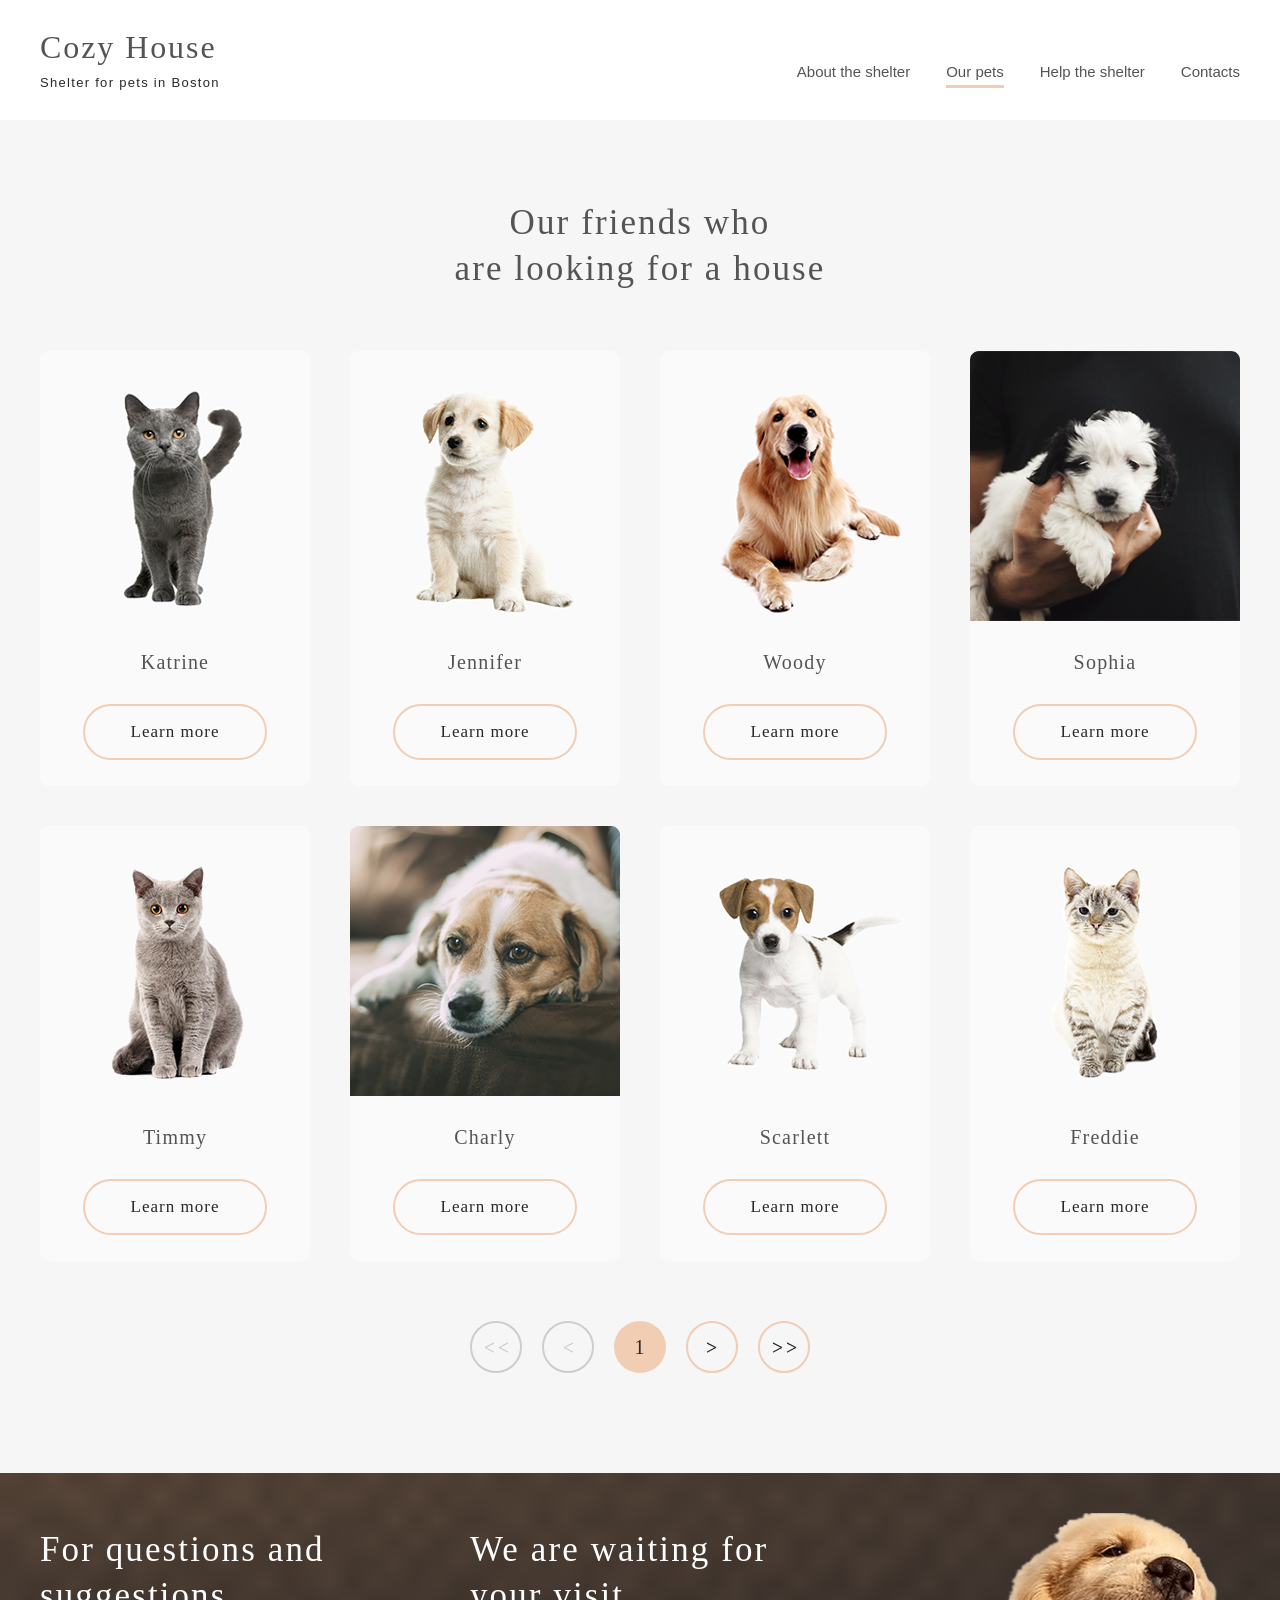
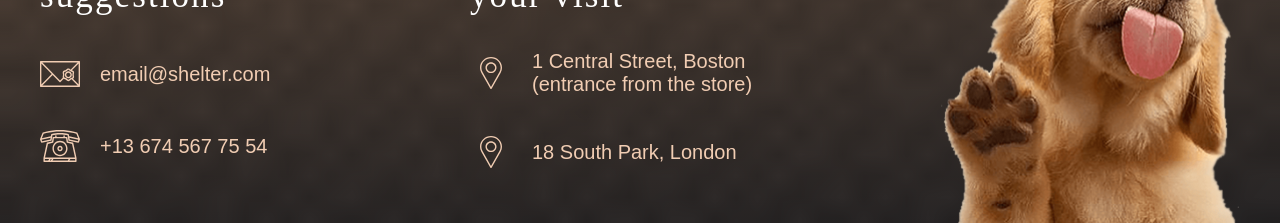
==== commit 355ad78c: "style: add pets page style" ====
--- a/shelter/pets.html
+++ b/shelter/pets.html
@@ -26,65 +26,87 @@
         </div>
     </header>
     <main class="main">
-        <div class="container">
-            <div class="pets__content">
-                <h1 class="pets__content-title">Our friends who are looking for a house</h1>
-                <div class="pets__content-cards-container">
-                    <!-- Item 1 -->
-                    <div class="card">
-                        <img src="assets/pets-katrine.png" alt="Katrine" class="card__image">
-                        <p class="card__title">Katrine</p>
-                        <button class="btn btn__secondary">Learn more</button>
+        <section class="pets">
+            <div class="container">
+                <div class="pets__content">
+                    <h1 class="visually-hidden">Heading 1</h1>
+                    <h2 class="pets__title">Our friends who <br> are looking for a house</h2>
+                    <div class="pets-cards">
+                        <!-- Item 1 -->
+                        <a href="#" class="card">
+                            <img src="assets/pets-katrine.png" alt="Cat 1" class="card__image">
+                            <p class="card__name">Katrine</p>
+                            <span class="btn btn__secondary">Learn more</span>
+                        </a>
+                        <!-- Item 2 -->
+                        <a href="#" class="card">
+                            <img src="assets/pets-jennifer.png" alt="Dog 1" class="card__image">
+                            <p class="card__name">Jennifer</p>
+                            <span class="btn btn__secondary">Learn more</span>
+                        </a>
+                        <!-- Item 3 -->
+                        <a href="#" class="card">
+                            <img src="assets/pets-woody.png" alt="Dog 2" class="card__image">
+                            <p class="card__name">Woody</p>
+                            <span class="btn btn__secondary">Learn more</span>
+                        </a>
+                        <!-- Item 4 -->
+                        <a class="card">
+                            <img src="assets/pets-sophia.png" alt="Sophia" class="card__image">
+                            <p class="card__name">Sophia</p>
+                            <span class="btn btn__secondary">Learn more</span>
+                        </a>
+                        <!-- Item 5 -->
+                        <a class="card">
+                            <img src="assets/pets-timmy.png" alt="Timmy" class="card__image">
+                            <p class="card__name">Timmy</p>
+                            <span class="btn btn__secondary">Learn more</span>
+                        </a>
+                        <!-- Item 6 -->
+                        <a class="card">
+                            <img src="assets/pets-charly.png" alt="Charly" class="card__image">
+                            <p class="card__name">Charly</p>
+                            <span class="btn btn__secondary">Learn more</span>
+                        </a>
+                        <!-- Item 7 -->
+                        <a class="card">
+                            <img src="assets/pets-scarlet.png" alt="Scarlett" class="card__image">
+                            <p class="card__name">Scarlett</p>
+                            <span class="btn btn__secondary">Learn more</span>
+                        </a>
+                        <!-- Item 8 -->
+                        <a class="card">
+                            <img src="assets/pets-freddie.png" alt="Freddie" class="card__image">
+                            <p class="card__name">Freddie</p>
+                            <span class="btn btn__secondary">Learn more</span>
+                        </a>
                     </div>
-                    <!-- Item 2 -->
-                    <div class="card">
-                        <img src="assets/pets-jennifer.png" alt="Jennifer" class="card__image">
-                        <p class="card__title">Jennifer</p>
-                        <button class="btn btn__secondary">Learn more</button>
-                    </div>
-                    <!-- Item 3 -->
-                    <div class="card">
-                        <img src="assets/pets-woody.png" alt="Woody" class="card__image">
-                        <p class="card__title">Woody</p>
-                        <button class="btn btn__secondary">Learn more</button>
-                    </div>
-                    <!-- Item 4 -->
-                    <div class="card">
-                        <img src="assets/pets-sophia.png" alt="Sophia" class="card__image">
-                        <p class="card__title">Sophia</p>
-                        <button class="btn btn__secondary">Learn more</button>
-                    </div>
-                    <!-- Item 5 -->
-                    <div class="card">
-                        <img src="assets/pets-timmy.png" alt="Timmy" class="card__image">
-                        <p class="card__title">Timmy</p>
-                        <button class="btn btn__secondary">Learn more</button>
-                    </div>
-                    <!-- Item 6 -->
-                    <div class="card">
-                        <img src="assets/pets-charly.png" alt="Charly" class="card__image">
-                        <p class="card__title">Charly</p>
-                        <button class="btn btn__secondary">Learn more</button>
-                    </div>
-                    <!-- Item 7 -->
-                    <div class="card">
-                        <img src="assets/pets-scarlet.png" alt="Scarlett" class="card__image">
-                        <p class="card__title">Scarlett</p>
-                        <button class="btn btn__secondary">Learn more</button>
-                    </div>
-                    <!-- Item 8 -->
-                    <div class="card">
-                        <img src="assets/pets-freddie.png" alt="Freddie" class="card__image">
-                        <p class="card__title">Freddie</p>
-                        <button class="btn btn__secondary">Learn more</button>
+                    <div class="pagination">
+                        <button class="pagination_btn pagination_btn--start" type="button" aria-label="First page" disabled>
+                            <svg width="25" height="11" viewBox="0 0 25 11" fill="none" xmlns="http://www.w3.org/2000/svg">
+                                <path d="M9.94687 10.7852L0.913671 6.08789V4.98438L9.94687 0.287109V1.625L2.43711 5.53125L9.94687 9.44727V10.7852ZM24.018 10.7852L14.9848 6.08789V4.98438L24.018 0.287109V1.625L16.5082 5.53125L24.018 9.44727V10.7852Z" fill="currentColor"/>
+                            </svg>
+                        </button>
+                        <button class="pagination_btn pagination_btn--prev" type="button" aria-label="Previous page" disabled>
+                            <svg width="10" height="11" viewBox="0 0 10 11" fill="none" xmlns="http://www.w3.org/2000/svg">
+                                <path d="M9.98242 10.7852L0.949219 6.08789V4.98438L9.98242 0.287109V1.625L2.47266 5.53125L9.98242 9.44727V10.7852Z" fill="currentColor"/>
+                            </svg>
+                        </button>
+                        <span class="pagination_counter">1</span>
+                        <button class="pagination_btn pagination_btn--next" type="button" aria-label="Next page">
+                            <svg width="10" height="11" viewBox="0 0 10 11" fill="none" xmlns="http://www.w3.org/2000/svg">
+                                <path d="M9.04102 6.08789L0.0078125 10.7852V9.44727L7.51758 5.53125L0.0078125 1.625V0.287109L9.04102 4.98438V6.08789Z" fill="currentColor"/>
+                            </svg>
+                        </button>
+                        <button class="pagination_btn pagination_btn--end" type="button" aria-label="Last page">
+                            <svg width="25" height="11" viewBox="0 0 25 11" fill="none" xmlns="http://www.w3.org/2000/svg">
+                                <path d="M10.0055 6.08789L0.972265 10.7852V9.44727L8.48203 5.53125L0.972265 1.625V0.287109L10.0055 4.98438V6.08789ZM24.0766 6.08789L15.0434 10.7852V9.44727L22.5531 5.53125L15.0434 1.625V0.287109L24.0766 4.98438V6.08789Z" fill="currentColor"/>
+                            </svg>
+                        </button>
                     </div>
                 </div>
-                <div class="pets__pagination">
-                    <div class="slider__arrow slider__arrow--prev" id="prevArrow"></div>
-                    <div class="slider__arrow slider__arrow--next" id="nextArrow"></div>
-                </div>
             </div>
-        </div>
+        </section>
     </main>
     <footer class="footer" id="contacts">
         <div class="container">
--- a/shelter/styles/main.css
+++ b/shelter/styles/main.css
@@ -332,7 +332,7 @@
     letter-spacing: 1.02px;
 }
 .btn__secondary:hover {
-    background: var(--color-primary-light, #FDDCC4);
+    background: #FDDCC4;
 }
 /* Help */
 .help {
@@ -531,6 +531,7 @@
     font-weight: 400;
     line-height: normal;
     letter-spacing: 1.3px;
+    padding-bottom: 30px;
 }
 .menu__list-pets {
     display: flex;
@@ -554,4 +555,57 @@
 .menu__list-pets a:hover {
     color: var(--color-dark-3xl);
     cursor: pointer;
+}
+.pets-cards {
+    display: grid;
+    grid-template-columns: repeat(4, 1fr);
+    gap: 40px;
+    justify-content: center;
+    align-items: center;
+    max-width: 1200px;
+    width: 100%;
+}
+.pagination {
+    display: flex;
+    justify-content: space-between;
+    align-items: center;
+    width: 340px;
+}
+.pagination_btn {
+    display: flex;
+    justify-content: center;
+    align-items: center;
+    width: 52px;
+    height: 52px;
+    padding: 0;
+    border: 2px solid var(--color-primary);
+    border-radius: 50%;
+    background-color: transparent;
+    color: #292929;
+    cursor: pointer;
+    transition: background-color 0.3s ease-in, border-color 0.3s ease-in, color 0.3s ease-in;
+}
+.pagination_btn:hover:not(:disabled) {
+    background-color:#FDDCC4;
+    border-color: #FDDCC4;
+}
+.pagination_btn:disabled {
+    border-color: var(--color-dark-s);
+    color: var(--color-dark-s);
+    cursor: default;
+}
+.pagination_counter {
+    display: flex;
+    justify-content: center;
+    align-items: center;
+    width: 52px;
+    height: 52px;
+    font-family: Georgia, "Times New Roman", Times, serif;
+    font-size: 20px;
+    font-weight: 400;
+    line-height: 115%;
+    letter-spacing: 0.06em;
+    color: #292929;
+    background-color: var(--color-primary);
+    border-radius: 50%;
 }
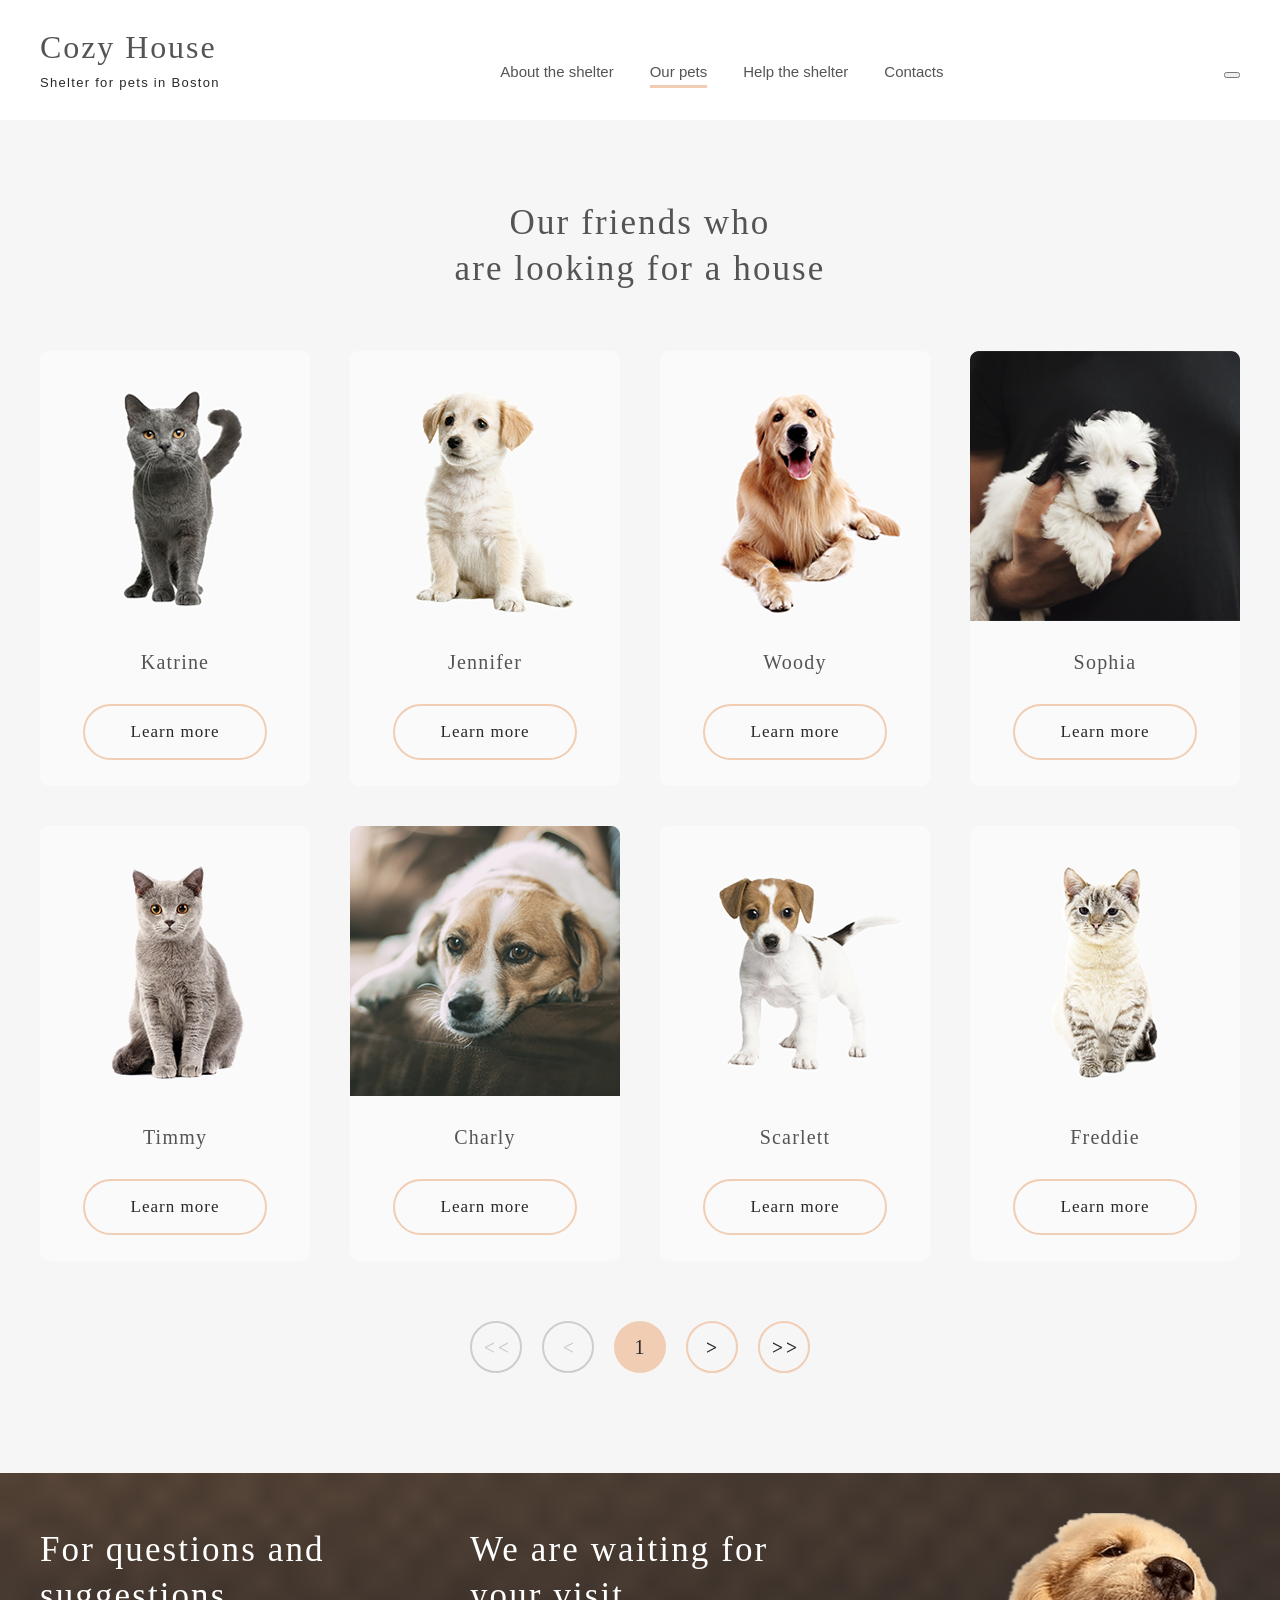
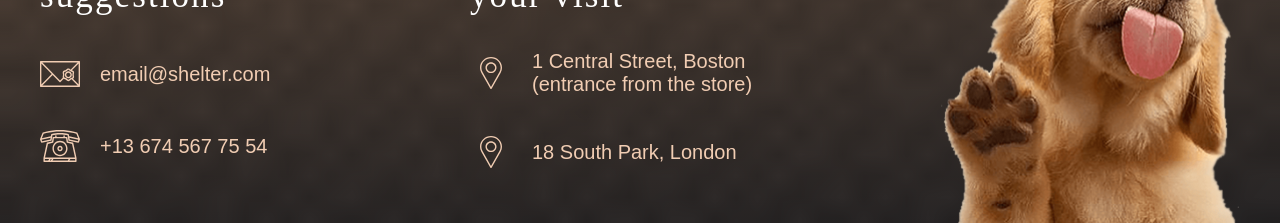
==== commit f801fbf3: "feat: add burger menu" ====
--- a/shelter/pets.html
+++ b/shelter/pets.html
@@ -21,6 +21,11 @@
                         <li><a href="index.html#help">Help the shelter</a></li>
                         <li><a href="#contacts">Contacts</a></li>
                     </ul>
+                    <button class="hamburger" type="button" aria-label="Open menu">
+                        <span class="hamburger_line"></span>
+                        <span class="hamburger_line"></span>
+                        <span class="hamburger_line"></span>
+                    </button>
                 </div>
             </nav>
         </div>
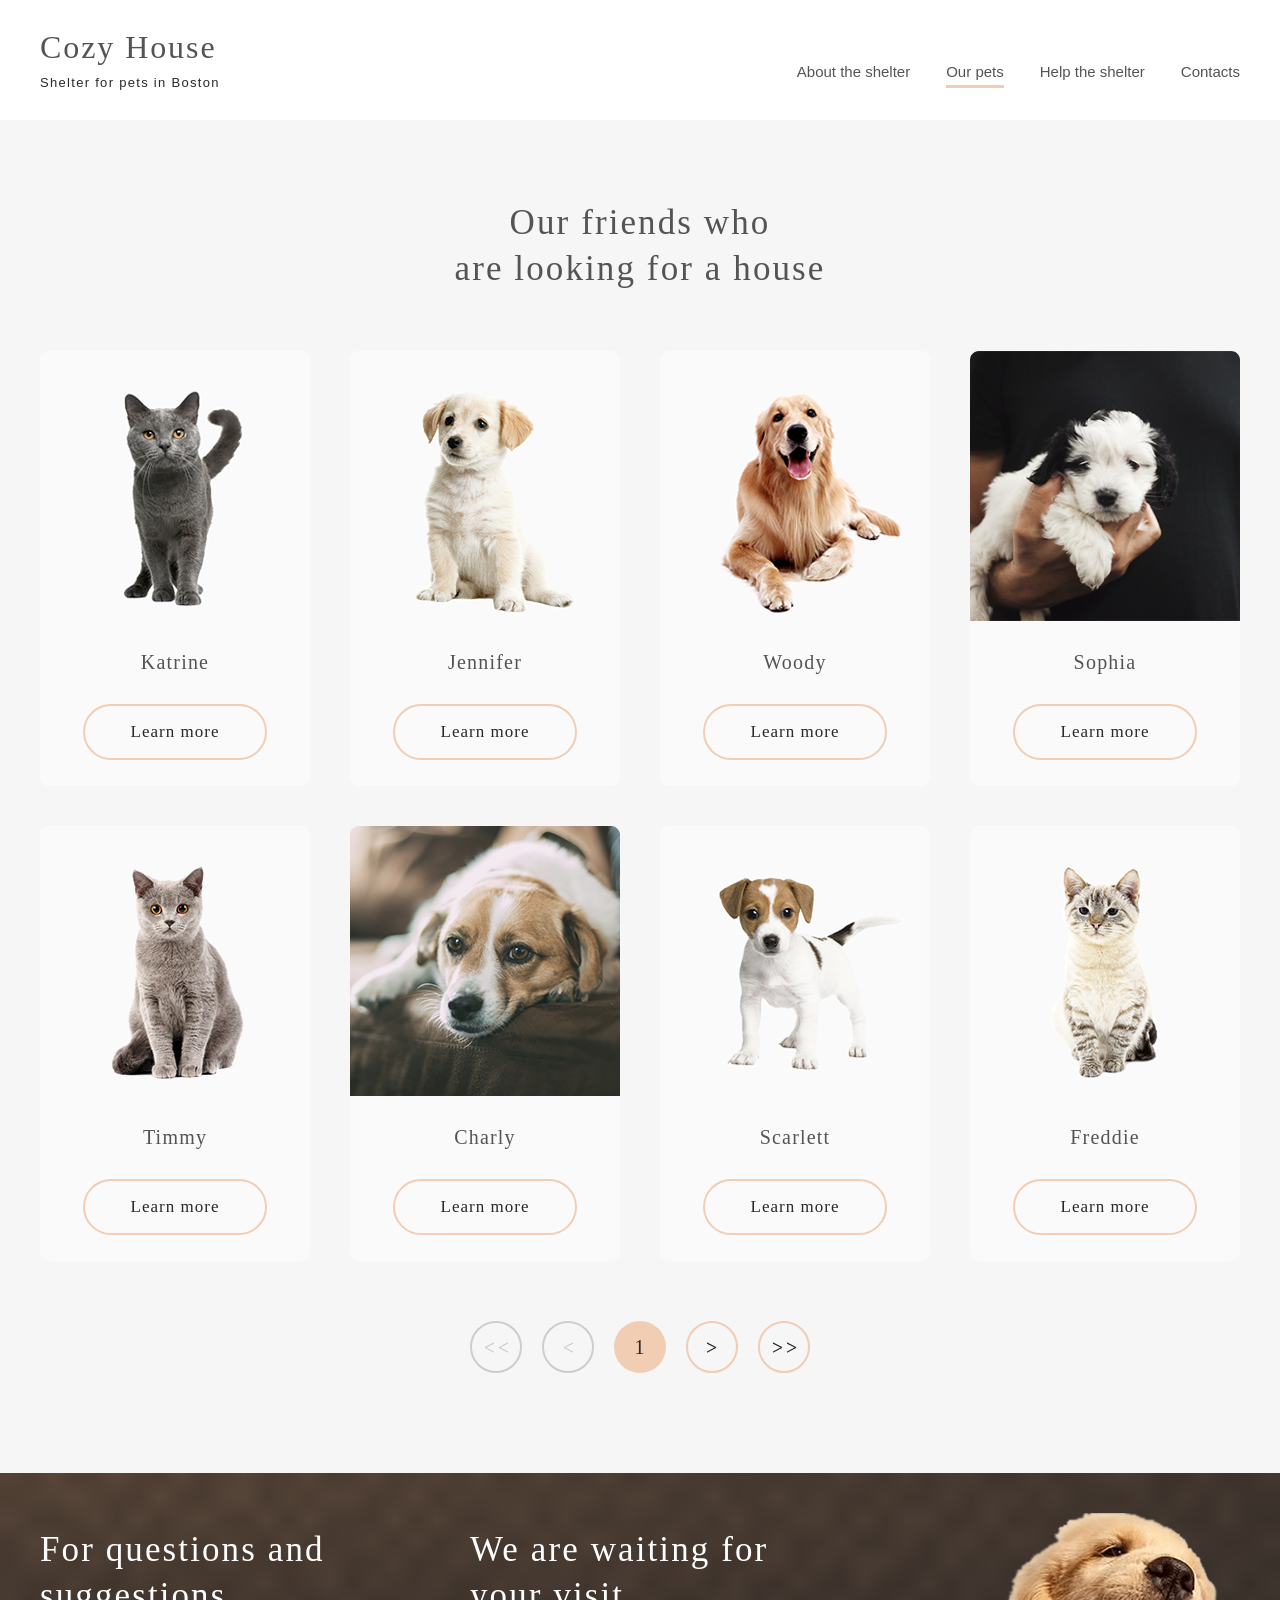
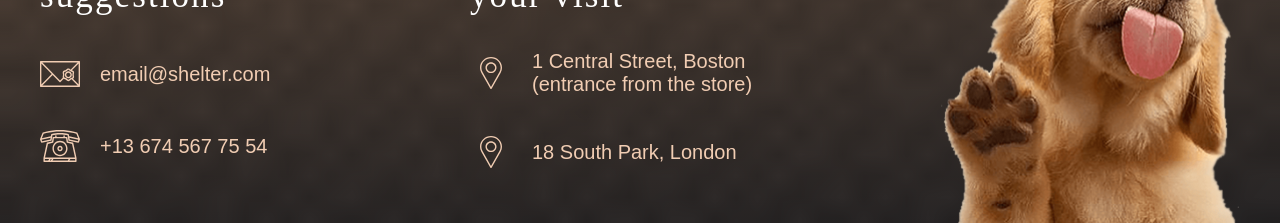
==== commit 2e8ac024: "style: add Tablet 768px style for home page" ====
--- a/shelter/pets.html
+++ b/shelter/pets.html
@@ -21,10 +21,10 @@
                         <li><a href="index.html#help">Help the shelter</a></li>
                         <li><a href="#contacts">Contacts</a></li>
                     </ul>
-                    <button class="hamburger" type="button" aria-label="Open menu">
-                        <span class="hamburger_line"></span>
-                        <span class="hamburger_line"></span>
-                        <span class="hamburger_line"></span>
+                    <button class="burger" type="button" aria-label="Open menu">
+                        <span class="burger_line"></span>
+                        <span class="burger_line"></span>
+                        <span class="burger_line"></span>
                     </button>
                 </div>
             </nav>
--- a/shelter/styles/main.css
+++ b/shelter/styles/main.css
@@ -28,6 +28,9 @@
 .visually-hidden {
     display: none;
 }
+.burger {
+    display: none;
+}
 h1, h2, h3, p, ul, li {
     padding: 0;
     margin: 0;
@@ -76,6 +79,7 @@
     align-items: center;
     justify-content: space-between;
     max-width: 1200px;
+    width: 100%;
 }
 .logo__title {
     color: var(--color-primary, #F1CDB3);
@@ -132,7 +136,6 @@
 }
 /* Hero */
 .hero {
-    height: 908px;
     margin: 0 auto;
     overflow: hidden;
     background: url("../assets/noise_transparent.png"), var(--start-screen-gradient-background, #211F20);
@@ -201,7 +204,6 @@
 }
 .about__content {
     display: flex;
-    height: 408px;
     padding: 0 175px;
     justify-content: center;
     align-items: center;
@@ -211,7 +213,6 @@
     display: flex;
     max-width: 430px;
     width: 100%;
-    height: 380px;
     flex-direction: column;
     justify-content: center;
     align-items: flex-start;
@@ -261,7 +262,7 @@
 }
 .cards {
     display: grid;
-    grid-template-columns: repeat(3, 1fr);
+    grid-template-columns: repeat(auto-fit, minmax(270px, 1fr));
     gap: 90px;
     justify-content: center;
     align-items: center;
@@ -389,7 +390,6 @@
 .donation__content {
     display: flex;
     width: 100%;
-    height: 282px;
     justify-content: center;
     align-items: center;
     gap: 30px;
@@ -608,4 +608,118 @@
     color: #292929;
     background-color: var(--color-primary);
     border-radius: 50%;
+}
+/* Tablet 768px */
+@media (max-width: 768px) {
+    body {
+        overflow-x: hidden;
+    }
+    .container {
+        max-width: 768px;
+        padding: 0 30px;
+    }
+    .header {
+        max-width: 708px;
+    }
+    .hero {
+        max-width: 708px;
+        height: auto;
+    }
+    .hero__content {
+        display: flex;
+        flex-direction: column;
+        justify-content: center;
+        align-items: center;
+    }
+    .hero__description {
+        margin-top: 60px;
+    }
+    .btn__hero {
+        margin: 0 auto;
+    }
+    .about {
+        margin-top: 80px;
+    }
+    .about__content {
+        flex-direction: column;
+        padding: 0;
+    }
+    .about__title {
+        max-width: 370px;
+    }
+    .about__text-container {
+        order: 1;
+    }
+    .about__image-container {
+        order: 2;
+    }
+    .pets__slider {
+        overflow: hidden;
+        gap: 12px;
+    }
+    .pets {
+        padding-right: 0;
+        padding-left: 0;
+        width: 100%;
+    }
+    .cards {
+        gap: 30px;
+    }
+    .help {
+        max-width: 768px;
+        width: 100%;
+        min-height: 779px;
+        margin: 0 auto;
+        padding-right: 0;
+        padding-left: 0;
+    }
+    .help__list {
+        display: grid;
+        grid-template-columns: repeat(3, 1fr);
+        justify-items: center;
+        column-gap: 30px;
+        row-gap: 58px;
+        margin: 60px auto 0;
+        padding: 0 10px;
+        max-width: 630px;
+        width: 100%;
+    }
+    .pets-cards {
+        grid-template-columns: repeat(2, 1fr);
+    }
+    .donation {
+        padding-right: 0;
+        padding-left: 0;
+    }
+    .donation__content {
+        display: flex;
+        flex-direction: column;
+    }
+    .donation__title {
+        max-width: 300px;
+        width: 100%;
+    }
+    .donation__description {
+        order: 1;
+    }
+    .donation__img-container {
+        order: 2;
+    }
+    .footer {
+        width: 100%;
+        min-height: 639px;
+        height: auto;
+        padding-top: 0;
+    }
+    .footer__content {
+        display: grid;
+        grid-template-columns: 1fr 1fr;
+        column-gap: 38px;
+        row-gap: 65px;
+        width: 768px;
+        max-width: 100%;
+        min-height: 639px;
+        margin: 0 auto;
+        padding: 40px 30px 0;
+    }
 }
